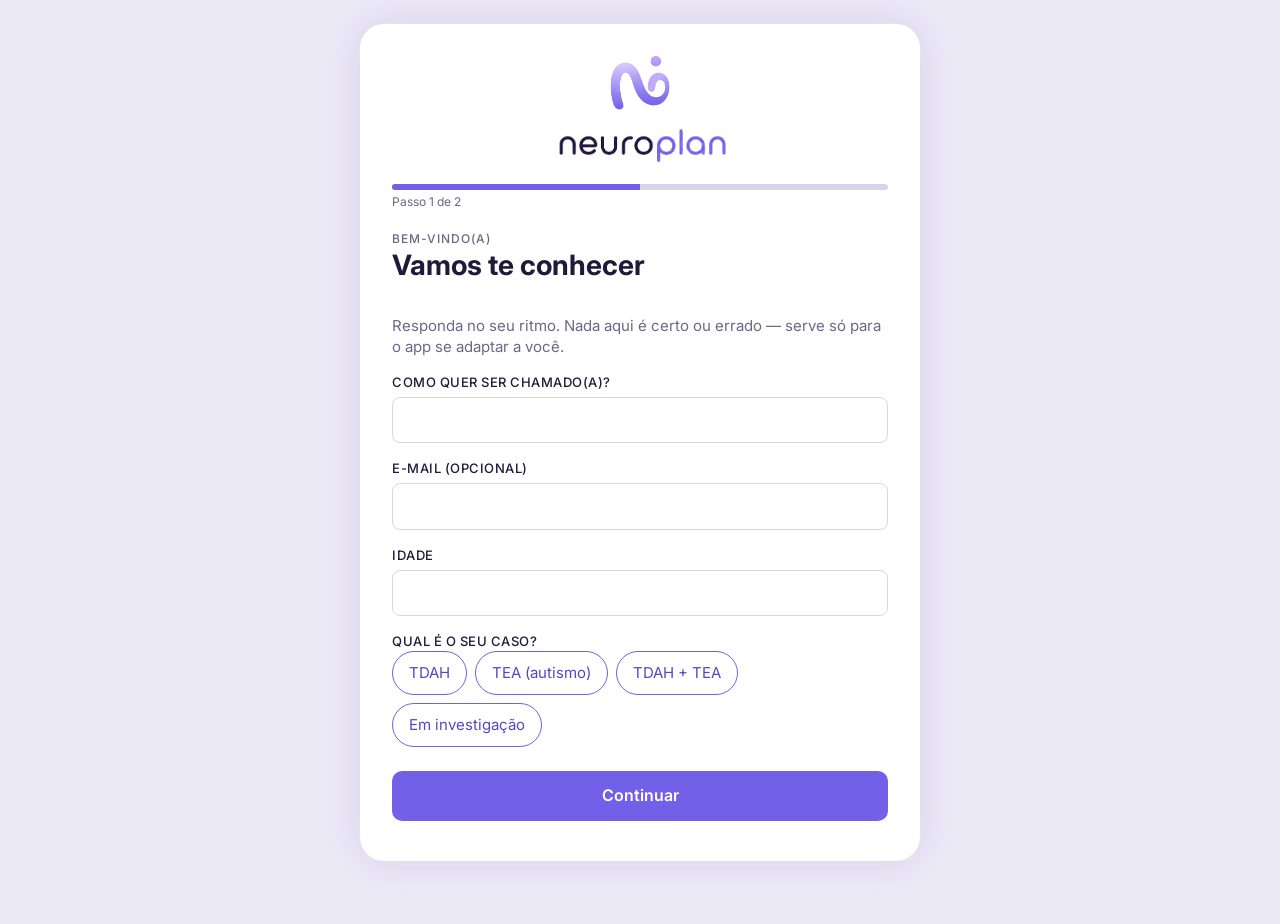
==== index.html @ 68868545 "versão oficial ajustada." ====
<!DOCTYPE html>
<html lang="pt-BR">
<head>
  <meta charset="UTF-8">
  <meta name="viewport" content="width=device-width, initial-scale=1, viewport-fit=cover">
  <meta name="theme-color" content="#7B68EE">
  <meta name="description" content="NeuroPlan: planejador de rotina pensado para neurodivergentes.">
  <title>Hoje · NeuroPlan</title>
  <link rel="icon" type="image/png" href="img/icone-app.png">
  <link rel="apple-touch-icon" href="img/icone-app.png">
  <!-- aplica tema/modo calmo antes de desenhar a página (evita "piscar") -->
  <script>try{var c=JSON.parse(localStorage.getItem("neuroplan:config")||"{}"),k=JSON.parse(localStorage.getItem("neuroplan:cuidados")||"{}"),t=c.tema||"claro",r=document.documentElement;if(t==="auto")t=matchMedia("(prefers-color-scheme: dark)").matches?"escuro":"claro";r.dataset.tema=t;if(k["modo-calmo"])r.classList.add("modo-calmo")}catch(e){}</script>
  <link rel="stylesheet" href="style.css">
  <script src="script.js" defer></script>
</head>
<body class="pagina-hoje">

  <!-- Ícones (sprite SVG): <svg class="icone"><use href="#i-home"/></svg> -->
  <svg xmlns="http://www.w3.org/2000/svg" hidden>
    <symbol id="i-home" viewBox="0 0 24 24" fill="none" stroke="currentColor" stroke-width="1.8" stroke-linecap="round" stroke-linejoin="round"><path d="M3 10.5 12 3l9 7.5V20a1 1 0 0 1-1 1h-5v-6H9v6H4a1 1 0 0 1-1-1z"/></symbol>
    <symbol id="i-calendar" viewBox="0 0 24 24" fill="none" stroke="currentColor" stroke-width="1.8" stroke-linecap="round" stroke-linejoin="round"><rect x="3" y="4" width="18" height="18" rx="2"/><path d="M16 2v4M8 2v4M3 10h18"/></symbol>
    <symbol id="i-plus" viewBox="0 0 24 24" fill="none" stroke="currentColor" stroke-width="2" stroke-linecap="round" stroke-linejoin="round"><path d="M12 5v14M5 12h14"/></symbol>
    <symbol id="i-heart" viewBox="0 0 24 24" fill="none" stroke="currentColor" stroke-width="1.8" stroke-linecap="round" stroke-linejoin="round"><path d="M19 14c1.5-1.5 3-3.2 3-5.5A5.5 5.5 0 0 0 16.5 3c-1.7 0-3 .8-4.5 2.5C10.5 3.8 9.2 3 7.5 3A5.5 5.5 0 0 0 2 8.5c0 2.3 1.5 4 3 5.5l7 7z"/></symbol>
    <symbol id="i-user" viewBox="0 0 24 24" fill="none" stroke="currentColor" stroke-width="1.8" stroke-linecap="round" stroke-linejoin="round"><circle cx="12" cy="8" r="4"/><path d="M4 21a8 8 0 0 1 16 0"/></symbol>
    <symbol id="i-pencil" viewBox="0 0 24 24" fill="none" stroke="currentColor" stroke-width="1.8" stroke-linecap="round" stroke-linejoin="round"><path d="M17 3a2.8 2.8 0 0 1 4 4L7.5 20.5 2 22l1.5-5.5z"/></symbol>
    <symbol id="i-clock" viewBox="0 0 24 24" fill="none" stroke="currentColor" stroke-width="1.8" stroke-linecap="round" stroke-linejoin="round"><circle cx="12" cy="12" r="9"/><path d="M12 7v5l3 2"/></symbol>
    <symbol id="i-bell" viewBox="0 0 24 24" fill="none" stroke="currentColor" stroke-width="1.8" stroke-linecap="round" stroke-linejoin="round"><path d="M6 8a6 6 0 0 1 12 0c0 7 3 9 3 9H3s3-2 3-9M10.3 21a1.9 1.9 0 0 0 3.4 0"/></symbol>
    <symbol id="i-chevron-left" viewBox="0 0 24 24" fill="none" stroke="currentColor" stroke-width="2" stroke-linecap="round" stroke-linejoin="round"><path d="m15 18-6-6 6-6"/></symbol>
    <symbol id="i-chevron-right" viewBox="0 0 24 24" fill="none" stroke="currentColor" stroke-width="2" stroke-linecap="round" stroke-linejoin="round"><path d="m9 18 6-6-6-6"/></symbol>
    <symbol id="i-gear" viewBox="0 0 24 24" fill="none" stroke="currentColor" stroke-width="1.8" stroke-linecap="round" stroke-linejoin="round"><circle cx="12" cy="12" r="3"/><path d="M19.4 15a1.7 1.7 0 0 0 .3 1.8l.1.1a2 2 0 1 1-2.8 2.8l-.1-.1a1.7 1.7 0 0 0-1.8-.3 1.7 1.7 0 0 0-1 1.5V21a2 2 0 1 1-4 0v-.1a1.7 1.7 0 0 0-1.1-1.5 1.7 1.7 0 0 0-1.8.3l-.1.1a2 2 0 1 1-2.8-2.8l.1-.1a1.7 1.7 0 0 0 .3-1.8 1.7 1.7 0 0 0-1.5-1H3a2 2 0 1 1 0-4h.1a1.7 1.7 0 0 0 1.5-1.1 1.7 1.7 0 0 0-.3-1.8l-.1-.1a2 2 0 1 1 2.8-2.8l.1.1a1.7 1.7 0 0 0 1.8.3H9a1.7 1.7 0 0 0 1-1.5V3a2 2 0 1 1 4 0v.1a1.7 1.7 0 0 0 1 1.5 1.7 1.7 0 0 0 1.8-.3l.1-.1a2 2 0 1 1 2.8 2.8l-.1.1a1.7 1.7 0 0 0-.3 1.8V9a1.7 1.7 0 0 0 1.5 1H21a2 2 0 1 1 0 4h-.1a1.7 1.7 0 0 0-1.5 1z"/></symbol>
  </svg>

  <div class="app">

    <!-- Cabeçalho (igual em todas as páginas) -->
    <header class="topo">
      <a href="index.html" class="topo__logo" aria-label="NeuroPlan - ir para Hoje">
        <img class="logo logo--claro" src="img/logo-horizontal.png" width="930" height="201" alt="NeuroPlan"><img class="logo logo--escuro" src="img/logo-horizontal-escuro.png" width="930" height="199" alt="">
      </a>
      <div class="topo__acoes">
        <a href="configuracoes.html" class="topo__config" aria-label="Configurações"><svg class="icone" aria-hidden="true"><use href="#i-gear"/></svg></a>
        <a href="usuario.html" class="avatar avatar--pequeno" aria-label="Meu perfil">V</a>
      </div>
    </header>

    <main class="conteudo">
      <section class="tela" id="tela-hoje" aria-labelledby="hoje-titulo">
        <div class="titulo-tela">
          <p class="titulo-tela__rotulo">Hoje</p>
          <h1 class="titulo-tela__titulo titulo-tela__titulo--esquerda" id="hoje-titulo">Segunda-feira, 1 de Janeiro</h1>
          <p class="titulo-tela__apoio">Você tem 4 tarefas planejadas. Comece pela mais leve.</p>
        </div>

        <!-- Dica do melhor período de foco (preenchida pelo script a partir do questionário) -->
        <p class="proxima" id="dica-periodo" hidden></p>

        <!-- Aviso da próxima tarefa (Cuidados > Previsibilidade) -->
        <p class="proxima" id="proxima" hidden></p>

        <div class="bloco">
          <div class="bloco__cabecalho">
            <h2 class="bloco__titulo">Tarefas do dia</h2>
            <a href="rotina.html" class="link-pequeno">ver todas</a>
          </div>
          <ul class="lista-tarefas" id="lista-hoje"></ul>
          <p class="vazio" id="vazio-hoje" hidden>Nenhuma tarefa para hoje. Toque no + para planejar o dia.</p>
        </div>

        <!-- Cuidados > Recuperação -->
        <div class="bloco" id="bloco-recuperacao" hidden>
          <div class="bloco__cabecalho"><h2 class="bloco__titulo">Para recuperar</h2></div>
          <ul class="lista-tarefas" id="lista-recuperacao"></ul>
        </div>

        <div class="bloco">
          <div class="bloco__cabecalho">
            <h2 class="bloco__titulo">Semana</h2>
            <a href="rotina.html" class="link-pequeno">ver tudo</a>
          </div>
          <ul class="semana" id="semana" aria-label="Próximos 7 dias"></ul>
        </div>
      </section>
    </main>

    <!-- Menu inferior (igual em todas as páginas) -->
    <nav class="menu" aria-label="Navegação principal">
      <a href="index.html" class="menu__item is-ativo" aria-current="page">
        <svg class="icone" aria-hidden="true"><use href="#i-home"/></svg>
        <span>Hoje</span>
      </a>
      <a href="rotina.html" class="menu__item">
        <svg class="icone" aria-hidden="true"><use href="#i-calendar"/></svg>
        <span>Rotina</span>
      </a>
      <a href="nova-tarefa.html" class="menu__adicionar" aria-label="Adicionar nova tarefa">
        <svg class="icone" aria-hidden="true"><use href="#i-plus"/></svg>
      </a>
      <a href="cuidados.html" class="menu__item">
        <svg class="icone" aria-hidden="true"><use href="#i-heart"/></svg>
        <span>Cuidados</span>
      </a>
      <a href="usuario.html" class="menu__item">
        <svg class="icone" aria-hidden="true"><use href="#i-user"/></svg>
        <span>Usuário</span>
      </a>
    </nav>

  </div>
</body>
</html>
---- style.css ----
/* =========================================================
   NEUROPLAN · style.css
   Mobile-first (base = celular). Depois: tablet/desktop, Modo Calmo,
   login e configurações (seções 14 a 17).
   ========================================================= */
@import url("https://fonts.googleapis.com/css2?family=Inter:wght@300;400;500;600;700&display=swap");

/* 1. Variáveis */
:root{
  --roxo:#7360E8;--roxo-escuro:#5844C9;--roxo-claro:#D6CCFA;--lilas:#EAE2F8;--lilas-medio:#C4B8F6;
  --laranja:#FAE5D6;--azul:#D3E8F7;--verde:#DDF2E8;--rosa:#FBE0EA;--verde-forte:#3FA777;
  --tinta:#1E1B3A;--tinta-suave:#6B6785;--linha:#D9D5E8;--branco:#FFFFFF;--fundo-pagina:#ECE9F7;
  --superficie:#FFFFFF;--campo-hora:#E7E5EE;--marcado:#EFEDF5;--fora:#B3AFC4;--placeholder:#9A96AE;--borda-check:#4A4666;
  --largura-app:430px;--menu-lateral:240px;--altura-menu:68px;--raio-g:16px;--raio-m:12px;--raio-p:8px;--margem:20px;
  --fonte:"Inter",system-ui,-apple-system,"Segoe UI",Roboto,"Helvetica Neue",Arial,sans-serif;
}
.modo-calmo *,.modo-calmo *::before,.modo-calmo *::after{animation:none!important;transition:none!important;scroll-behavior:auto!important}

/* 2. Base */
*,*::before,*::after{box-sizing:border-box}
html{-webkit-text-size-adjust:100%;text-size-adjust:100%;overflow-x:hidden}
body{margin:0;min-height:100dvh;background:var(--fundo-pagina);color:var(--tinta);font-family:var(--fonte);font-size:1rem;line-height:1.4;-webkit-tap-highlight-color:transparent}
h1,h2,h3,p,ul,fieldset{margin:0;padding:0}
ul{list-style:none}
a{color:inherit;text-decoration:none}
button,input,select,textarea{font:inherit;color:inherit}
button{cursor:pointer}
img{display:block;max-width:100%;height:auto}
[hidden]{display:none!important}
:focus-visible{outline:3px solid var(--roxo-escuro);outline-offset:2px}
.visualmente-oculto{position:absolute;width:1px;height:1px;margin:-1px;padding:0;overflow:hidden;clip:rect(0 0 0 0);white-space:nowrap;border:0}
.icone{width:22px;height:22px;flex:none}
.icone--mini{width:14px;height:14px}
.icone--roxo{color:var(--roxo-escuro)}

/* 3. Estrutura */
.app{position:relative;width:100%;max-width:var(--largura-app);min-height:100dvh;margin:0 auto;background:var(--superficie)}
.conteudo{padding:4px var(--margem) calc(var(--altura-menu) + 32px + env(safe-area-inset-bottom,0px))}
.topo{display:flex;align-items:center;justify-content:space-between;padding:calc(14px + env(safe-area-inset-top,0px)) var(--margem) 10px}
.topo__logo img{height:30px;width:auto}
.logo--escuro{display:none}
.avatar{display:grid;place-items:center;background:var(--lilas);color:var(--roxo-escuro);font-weight:600}
.avatar--pequeno{width:34px;height:34px;border-radius:50%;font-size:.875rem}
.avatar--grande{width:72px;height:72px;border-radius:var(--raio-g);font-size:2rem}

/* 4. Menu inferior */
.menu{position:fixed;bottom:0;left:50%;transform:translateX(-50%);z-index:10;width:100%;max-width:var(--largura-app);display:grid;grid-template-columns:1fr 1fr 72px 1fr 1fr;align-items:center;height:calc(var(--altura-menu) + env(safe-area-inset-bottom,0px));padding:0 6px env(safe-area-inset-bottom,0px);background:var(--superficie);border-top:1px solid var(--linha)}
.menu__item{display:flex;flex-direction:column;align-items:center;justify-content:center;gap:2px;min-height:48px;font-size:.6875rem;color:var(--tinta)}
.menu__item.is-ativo{color:var(--roxo-escuro);font-weight:600}
.menu__adicionar{display:grid;place-items:center;justify-self:center;align-self:start;width:52px;height:52px;margin-top:-22px;border-radius:16px;background:var(--roxo);color:var(--branco);box-shadow:0 6px 14px rgba(115,96,232,.35)}
.menu__adicionar .icone{width:26px;height:26px}
.menu__adicionar.is-ativo{background:var(--roxo-escuro)}

/* 5. Títulos e blocos */
.titulo-tela{margin:8px 0 16px}
.titulo-tela--centro{text-align:center}
.titulo-tela__rotulo{font-size:.625rem;font-weight:500;letter-spacing:.08em;text-transform:uppercase;color:var(--tinta-suave)}
.titulo-tela__titulo{font-size:1.25rem;font-weight:700;line-height:1.25}
.titulo-tela__apoio{margin-top:2px;font-size:.75rem;color:var(--tinta-suave)}
.bloco{margin-top:20px}
.bloco__cabecalho{display:flex;align-items:baseline;justify-content:space-between;margin-bottom:10px}
.bloco__titulo{font-size:.8125rem;font-weight:500}
.link-pequeno{display:inline-flex;align-items:center;min-height:32px;font-size:.6875rem;color:var(--roxo-escuro);text-decoration:underline}

/* 6. Hoje */
.lista-tarefas{display:flex;flex-direction:column;gap:10px}
.tarefa{display:flex;align-items:center;gap:8px;padding:4px 6px 4px 12px;border-radius:var(--raio-m);background:var(--lilas)}
.tarefa--aula{background:var(--laranja)}.tarefa--afazeres{background:var(--lilas)}.tarefa--saude{background:var(--azul)}.tarefa--lazer{background:var(--rosa)}
.tarefa--importante{box-shadow:inset 0 0 0 2px var(--roxo-escuro)}
.tarefa__principal{flex:1;display:flex;align-items:center;gap:10px;min-height:48px;cursor:pointer}
.tarefa__texto{display:flex;flex-direction:column;gap:1px}
.tarefa__titulo{font-size:1rem;font-weight:500;line-height:1.2}
.tarefa__meta{display:flex;flex-wrap:wrap;align-items:center;gap:2px 4px;font-size:.6875rem;color:var(--tinta-suave)}
.tarefa__check{appearance:none;-webkit-appearance:none;flex:none;width:20px;height:20px;margin:0;border:1.5px solid var(--borda-check);border-radius:5px;background:transparent center/14px no-repeat;cursor:pointer}
.tarefa__check:checked{border-color:var(--tinta);background-image:url("data:image/svg+xml,%3Csvg xmlns='http://www.w3.org/2000/svg' viewBox='0 0 24 24' fill='none' stroke='%231E1B3A' stroke-width='3.2' stroke-linecap='round' stroke-linejoin='round'%3E%3Cpath d='m5 12.5 4.5 4.5L19 7'/%3E%3C/svg%3E")}
.tarefa__editar{display:grid;place-items:center;flex:none;width:44px;height:44px;border:0;border-radius:50%;background:transparent;color:var(--tinta-suave)}
.tarefa__editar .icone{width:16px;height:16px}
.semana{display:flex;gap:12px;margin:0 calc(var(--margem) * -1);padding:0 var(--margem) 4px;overflow-x:auto;scroll-snap-type:x mandatory;scroll-padding-inline:var(--margem);scrollbar-width:none}
.semana::-webkit-scrollbar{display:none}
.semana__item{flex:0 0 calc(50% - 6px);scroll-snap-align:start}
.semana__dia{display:block;height:100%;min-height:92px;padding:12px 14px;border-radius:var(--raio-m);background:var(--roxo-claro)}
.semana__dia.is-hoje{box-shadow:inset 0 0 0 2px var(--roxo-escuro)}
.semana__nome{font-size:.9375rem;font-weight:700}
.semana__qtd{font-size:.625rem;color:var(--tinta-suave)}
.semana__bolinhas{display:flex;flex-wrap:wrap;gap:6px;margin-top:10px}
.bolinha{width:12px;height:12px;border:1.5px solid var(--verde-forte);border-radius:50%}
.bolinha.is-feita{background:var(--verde-forte)}
.proxima{margin-bottom:4px;padding:10px 12px;border-left:3px solid var(--roxo);border-radius:0 var(--raio-p) var(--raio-p) 0;background:var(--lilas);font-size:.8125rem}
.vazio{padding:18px 14px;border:1px dashed var(--linha);border-radius:var(--raio-m);text-align:center;font-size:.875rem;color:var(--tinta-suave)}

/* 7. Nova tarefa */
.formulario{display:flex;flex-direction:column;gap:16px}
.campo{display:flex;flex-direction:column;gap:6px;min-width:0;border:0}
.campo__rotulo{padding:0;font-size:.6875rem;font-weight:500;letter-spacing:.04em;text-transform:uppercase;color:var(--tinta)}
.campo__input{width:100%;padding:11px 12px;border:1px solid var(--linha);border-radius:var(--raio-p);background:var(--superficie);font-size:1rem}
.campo__input::placeholder{color:var(--placeholder)}
.campo__input--area{min-height:140px;resize:vertical}
.campo__input[aria-invalid="true"]{border-color:#C0392B}
.campo__erro{font-size:.75rem;color:#B3261E}
.chips{display:flex;flex-wrap:wrap;gap:8px}
.chip{position:relative}
.chip input{position:absolute;inset:0;opacity:0;margin:0;cursor:pointer}
.chip span{display:inline-flex;align-items:center;min-height:38px;padding:0 16px;border:1px solid var(--roxo);border-radius:999px;font-size:.8125rem;color:var(--roxo-escuro)}
.chip input:checked + span{background:var(--roxo);color:var(--branco);font-weight:500}
.chip input:focus-visible + span{outline:3px solid var(--roxo-escuro);outline-offset:2px}
.horario{min-width:0;padding:12px;border:1px solid var(--linha);border-radius:var(--raio-m)}
.horario__cabecalho{display:flex;align-items:center;justify-content:space-between}
.horario__titulo{display:flex;align-items:center;gap:6px;padding:0;font-size:.75rem;font-weight:500;letter-spacing:.04em;text-transform:uppercase}
.horario__data{position:relative;display:flex;align-items:center;gap:6px;min-height:40px;margin:-8px -4px -8px 0;padding:0 4px 0 8px;border-radius:var(--raio-p);font-size:.8125rem;font-weight:500;color:var(--roxo-escuro);cursor:pointer}
.horario__data-input{position:absolute;inset:0;width:100%;height:100%;opacity:0;cursor:pointer}
.horario__data:has(input:focus-visible){outline:3px solid var(--roxo-escuro);outline-offset:2px}
.horario__linha{display:flex;align-items:center;gap:10px;margin-top:8px}
.horario__hora{flex:1;min-width:0;padding:9px 10px;border:0;border-radius:var(--raio-p);background:var(--campo-hora);font-size:1rem}
.horario__as{font-size:.875rem;color:var(--tinta-suave)}
.horario__aviso{display:flex;align-items:center;gap:6px;min-height:40px;margin-top:6px;font-size:.75rem;font-weight:600;cursor:pointer}
.horario__aviso:has(input:not(:checked)){opacity:.55;text-decoration:line-through}
.horario__aviso:has(input:focus-visible){outline:3px solid var(--roxo-escuro);outline-offset:2px;border-radius:var(--raio-p)}
.opcoes{display:flex;flex-direction:column;gap:2px;min-width:0;border:0}
.opcao{display:flex;align-items:center;gap:10px;min-height:42px;font-size:.875rem;cursor:pointer}
.opcao input{appearance:none;-webkit-appearance:none;flex:none;width:22px;height:22px;margin:0;border:1.5px solid var(--roxo);border-radius:6px;background:transparent center/15px no-repeat;cursor:pointer}
.opcao input:checked{background-color:var(--roxo);background-image:url("data:image/svg+xml,%3Csvg xmlns='http://www.w3.org/2000/svg' viewBox='0 0 24 24' fill='none' stroke='%23FFFFFF' stroke-width='3.2' stroke-linecap='round' stroke-linejoin='round'%3E%3Cpath d='m5 12.5 4.5 4.5L19 7'/%3E%3C/svg%3E")}
.botao{display:flex;align-items:center;justify-content:center;width:100%;min-height:50px;border:0;border-radius:10px;font-size:1rem;font-weight:600}
.botao--principal{background:var(--roxo);color:var(--branco)}
.botao--principal:hover{background:var(--roxo-escuro)}
.botao--principal:active{transform:scale(.99)}
.botao--perigo{margin-top:-4px;border:1px solid #B3261E;background:transparent;color:#B3261E}

/* 8. Rotina */
.resumo-semana{display:grid;grid-template-columns:1fr 1fr;gap:10px}
.resumo-semana__dia{display:block;width:100%;height:100%;padding:10px 12px;border:1px solid var(--linha);border-radius:var(--raio-m);background:var(--superficie);text-align:left}
.resumo-semana__dia.is-selecionado{border-color:var(--roxo);box-shadow:inset 0 0 0 1px var(--roxo)}
.resumo-semana__nome{display:block;margin-bottom:4px;font-size:.875rem;font-weight:700}
.resumo-semana__item{display:block;font-size:.75rem}
.resumo-semana__item::before{content:"•";margin-right:3px;color:var(--roxo);font-weight:700}
.resumo-semana__vazio{grid-column:1/-1;padding:12px;border:1px dashed var(--linha);border-radius:var(--raio-m);text-align:center;font-size:.75rem;color:var(--tinta-suave)}
.calendario{margin-top:16px;padding:12px;border:1px solid var(--linha);border-radius:var(--raio-g)}
.calendario__controles{display:flex;align-items:center;justify-content:space-between;gap:8px;margin-bottom:10px}
.calendario__seta{display:grid;place-items:center;width:40px;height:40px;border:0;background:transparent}
.calendario__seta .icone{width:18px;height:18px}
.calendario__select{min-height:38px;padding:0 10px;border:1px solid var(--linha);border-radius:6px;background:var(--superficie);font-size:.8125rem}
.calendario__grade{display:grid;grid-template-columns:repeat(7,1fr);gap:4px}
.calendario__semana{padding:4px 0;text-align:center;font-size:.6875rem;color:var(--tinta-suave)}
.calendario__dia{display:grid;place-items:center;width:100%;min-height:38px;padding:0;border:0;border-radius:var(--raio-p);background:transparent;font-size:.8125rem}
.calendario__dia.is-marcado{background:var(--marcado)}
.calendario__dia.is-hoje{box-shadow:inset 0 0 0 1.5px var(--roxo)}
.calendario__dia.is-selecionado{background:var(--roxo);color:var(--branco);font-weight:600}
.calendario__dia.is-fora{color:var(--fora)}
.dia-detalhe{margin-top:18px}
.dia-detalhe__titulo{margin-bottom:8px;font-size:.8125rem;font-weight:500}
.dia-detalhe__cartao{padding:14px;border-radius:var(--raio-m);background:var(--verde)}
.dia-detalhe__qtd{font-size:1.125rem;font-weight:500}
.dia-detalhe__lista{font-size:.6875rem;color:var(--tinta-suave)}
.dia-detalhe .lista-tarefas{margin-top:12px}

/* 9. Cuidados */
.cuidados{display:flex;flex-direction:column;gap:10px}
.cuidado{display:flex;align-items:center;justify-content:space-between;gap:14px;min-height:64px;padding:10px 14px;border-radius:14px;background:var(--lilas-medio);cursor:pointer}
.cuidado__texto{display:flex;flex-direction:column;gap:1px}
.cuidado__titulo{font-size:.9375rem;font-weight:700}
.cuidado__descricao{font-size:.75rem;line-height:1.3}
.interruptor{appearance:none;-webkit-appearance:none;position:relative;flex:none;width:44px;height:24px;margin:0;border-radius:999px;background:#2E2A4F;cursor:pointer;transition:background .15s}
.interruptor::before{content:"";position:absolute;top:4px;left:4px;width:16px;height:16px;border-radius:50%;background:#8B86B0;transition:transform .15s,background .15s}
.interruptor:checked{background:var(--roxo)}
.interruptor:checked::before{transform:translateX(20px);background:#2E2A4F}
.cuidados__aviso{margin-top:22px;text-align:center;font-size:.6875rem;color:var(--tinta-suave)}

/* 10. Usuário */
.perfil{display:flex;flex-direction:column;align-items:center;margin-top:8px}
.perfil__nome{margin-top:6px;font-size:1.5rem;font-weight:700}
.perfil__editar{display:inline-flex;align-items:center;gap:4px;min-height:40px;padding:0 8px;border:0;background:transparent;font-size:.75rem;color:var(--tinta-suave);text-decoration:underline}
.perfil__form{display:flex;flex-direction:column;gap:10px;margin-top:8px}
.campo-perfil{padding:8px 12px 10px;border:1px solid var(--linha);border-radius:var(--raio-m)}
.campo-perfil:focus-within,.perfil__form.is-editando .campo-perfil{border-color:var(--roxo)}
.campo-perfil__rotulo{display:block;font-size:.6875rem;color:var(--tinta-suave)}
.campo-perfil__input{display:block;width:100%;padding:0;border:0;background:transparent;font-size:1rem;font-weight:500}
.campo-perfil__input:focus-visible{outline:none}
.campo-perfil__input--area{resize:none;min-height:2.8em}
.estatisticas{display:grid;grid-template-columns:repeat(3,1fr);gap:10px;margin-top:16px}
.estatistica{display:flex;flex-direction:column;align-items:center;justify-content:center;gap:2px;min-height:72px;padding:8px 4px;border-radius:var(--raio-m);background:var(--verde);text-align:center}
.estatistica__numero{font-size:1.375rem;font-weight:500;line-height:1}
.estatistica__rotulo{font-size:.625rem;color:var(--tinta-suave)}

/* 11. Aviso rápido */
.aviso{position:fixed;left:50%;bottom:calc(var(--altura-menu) + 26px + env(safe-area-inset-bottom,0px));z-index:20;max-width:calc(100% - 40px);padding:12px 18px;border-radius:999px;background:var(--tinta);color:var(--branco);font-size:.875rem;transform:translate(-50%,12px);opacity:0;transition:opacity .2s,transform .2s;pointer-events:none}
.aviso.is-visivel{opacity:1;transform:translate(-50%,0)}

/* 12. Telas maiores: sombra do app */
@media (min-width:480px){.app{box-shadow:0 0 40px rgba(60,40,140,.12)}}
@media (prefers-reduced-motion:reduce){*,*::before,*::after{animation:none!important;transition:none!important}}

/* ===== 13 em diante: responsividade, temas, Modo Calmo, login, configurações e desktop ===== */
/* =========================================================
   Responsividade (celular/tablet), engrenagem do cabeçalho, temas,
   Modo Calmo, login, configurações e layout de computador (no fim).
   ========================================================= */

/* ---------- Evita rolagem lateral e textos estourando ---------- */
html { overflow-x: hidden; }
.tarefa__titulo, .resumo-semana__item, .perfil__nome { overflow-wrap: anywhere; }
.topo__acoes { display: flex; align-items: center; gap: 8px; }
.topo__config {
  display: grid; place-items: center; width: 40px; height: 40px;
  border-radius: 50%; color: var(--tinta-suave);
}
.topo__config:hover { background: var(--lilas); }
.topo__config .icone { width: 22px; height: 22px; }

/* ---------- Celulares pequenos (até 359px) ---------- */
@media (max-width: 359px) {
  :root { --margem: 14px; }
  .menu { grid-template-columns: 1fr 1fr 64px 1fr 1fr; padding-inline: 2px; }
  .menu__item { font-size: 0.625rem; }
  .semana__item { flex-basis: 72%; }
  .resumo-semana { grid-template-columns: 1fr; }
  .estatistica__numero { font-size: 1.125rem; }
  .estatistica__rotulo { font-size: 0.5625rem; }
  .chip span { padding: 0 12px; }
}

/* ---------- Celular deitado (pouca altura) ---------- */
@media (max-height: 480px) and (orientation: landscape) {
  :root { --altura-menu: 56px; }
  .menu__adicionar { margin-top: -14px; }
}

/* ---------- Tablet (768px+) ---------- */
@media (min-width: 768px) {
  :root { --largura-app: 720px; --margem: 32px; --altura-menu: 74px; }
  body { font-size: 1.0625rem; }
  .topo__logo img { height: 36px; }
  .avatar--pequeno { width: 40px; height: 40px; }
  .titulo-tela__titulo { font-size: 1.75rem; }
  .titulo-tela__rotulo { font-size: 0.75rem; }
  .titulo-tela__apoio, .proxima { font-size: 0.9375rem; }
  .bloco__titulo { font-size: 1rem; }
  .link-pequeno { font-size: 0.875rem; }
  .menu__item { font-size: 0.8125rem; }
  .menu__adicionar { width: 60px; height: 60px; }

  /* tarefas em 2 colunas */
  .lista-tarefas { display: grid; grid-template-columns: repeat(2, 1fr); gap: 12px; }
  .tarefa__meta { font-size: 0.8125rem; }
  .semana__item { flex-basis: calc(25% - 9px); }
  .semana__nome { font-size: 1.0625rem; }
  .semana__qtd { font-size: 0.75rem; }

  .resumo-semana { grid-template-columns: repeat(4, 1fr); }
  .resumo-semana__item { font-size: 0.8125rem; }
  .calendario { padding: 20px; }
  .calendario__dia { min-height: 48px; font-size: 1rem; }
  .calendario__select { font-size: 1rem; }
  .dia-detalhe__titulo { font-size: 1rem; }
  .dia-detalhe__qtd { font-size: 1.375rem; }
  .dia-detalhe__lista { font-size: 0.875rem; }

  .formulario, .perfil__form, .login__form { gap: 20px; }
  .campo__rotulo, .campo-perfil__rotulo { font-size: 0.8125rem; }
  .chip span { min-height: 44px; font-size: 0.9375rem; }
  .cuidados { display: grid; grid-template-columns: 1fr 1fr; gap: 12px; }
  .cuidado__titulo { font-size: 1.0625rem; }
  .cuidado__descricao { font-size: 0.875rem; }
  .perfil__form { display: grid; grid-template-columns: 1fr 1fr; }
  .perfil__form .campo-perfil:last-child { grid-column: 1 / -1; }
  .estatistica { min-height: 96px; }
  .estatistica__numero { font-size: 1.75rem; }
  .estatistica__rotulo { font-size: 0.8125rem; }
}

/* ---------- Telas grandes (1024px+) ---------- */
@media (min-width: 1024px) {
  :root { --largura-app: 880px; }
  .semana__item { flex-basis: calc(100% / 6 - 10px); }
  .lista-tarefas { grid-template-columns: repeat(2, 1fr); }
}

/* =========================================================
   TEMA ESCURO  ->  <html data-tema="escuro">   (Configurações > Tema)
   É só uma troca de cores. Não tem relação com o Modo Calmo.
   ========================================================= */
html[data-tema="escuro"]{
  color-scheme:dark;
  --roxo:#7B68EE;--roxo-escuro:#B9ACFF;--roxo-claro:#3A3174;
  --lilas:#2E2A5A;--lilas-medio:#3B3377;--laranja:#4D3426;--azul:#1F3D57;--verde:#1D4034;--rosa:#4D2A3E;
  --verde-forte:#4ADE9A;--tinta:#ECE9FF;--tinta-suave:#B5B0D6;--linha:#3B3768;--fundo-pagina:#0D0B1E;
  --superficie:#15122B;--campo-hora:#2A2552;--marcado:#2A2552;--fora:#5E5A85;--placeholder:#8782AB;--borda-check:#B5B0D6;
}
html[data-tema="escuro"] .campo__input,
html[data-tema="escuro"] .calendario__select,
html[data-tema="escuro"] .resumo-semana__dia{background:#1C1838;color:var(--tinta)}
html[data-tema="escuro"] .campo-perfil__input{background:transparent;color:var(--tinta)}
html[data-tema="escuro"] .horario__hora{color:var(--tinta)}
html[data-tema="escuro"] .menu__adicionar{box-shadow:0 6px 14px rgba(0,0,0,.45)}
html[data-tema="escuro"] .menu__adicionar.is-ativo{background:#6552D6}
html[data-tema="escuro"] .tarefa__check:checked{border-color:var(--verde-forte);background-image:url("data:image/svg+xml,%3Csvg xmlns='http://www.w3.org/2000/svg' viewBox='0 0 24 24' fill='none' stroke='%234ADE9A' stroke-width='3.2' stroke-linecap='round' stroke-linejoin='round'%3E%3Cpath d='m5 12.5 4.5 4.5L19 7'/%3E%3C/svg%3E")}
html[data-tema="escuro"] .interruptor{background:#4A4585}
html[data-tema="escuro"] .interruptor::before{background:#B5B0D6}
html[data-tema="escuro"] .interruptor:checked{background:var(--roxo)}
html[data-tema="escuro"] .interruptor:checked::before{background:#fff}
html[data-tema="escuro"] .aviso{background:#ECE9FF;color:#15122B}
html[data-tema="escuro"] .campo__erro{color:#FF9C94}
html[data-tema="escuro"] .campo__input[aria-invalid="true"]{border-color:#FF9C94}
html[data-tema="escuro"] .botao--perigo,
html[data-tema="escuro"] .config-btn--perigo{border-color:#FF9C94;color:#FF9C94}
html[data-tema="escuro"] .logo--claro{display:none}
html[data-tema="escuro"] .logo--escuro{display:block}

/* =========================================================
   MODO CALMO  ->  <html class="modo-calmo">   (Cuidados / Configurações)
   Menos estímulos visuais, mantendo o tema escolhido (claro ou escuro):
   cores suaves e dessaturadas, sem sombras, sem animações,
   logo e símbolo em tom apagado. O contraste do texto continua alto.
   ========================================================= */
html.modo-calmo{
  --roxo:#5F5E92;--roxo-escuro:#4A4A78;--roxo-claro:#E2E1EC;
  --lilas:#EEEDF3;--lilas-medio:#E4E3EC;--laranja:#F1ECE6;--azul:#E8EDF1;--verde:#E8EFEA;--rosa:#F1E9EC;
  --verde-forte:#6E9A84;--tinta:#2B2A33;--tinta-suave:#5F5E6B;--linha:#DAD9E0;--fundo-pagina:#F3F2F5;
  --marcado:#EEEDF3;--campo-hora:#E9E8EE;
}
.modo-calmo .app,.modo-calmo .menu__adicionar,.modo-calmo .aviso{box-shadow:none}
.modo-calmo .logo,.modo-calmo .login__simbolo{filter:saturate(.35) opacity(.9)}
.modo-calmo .tarefa--importante{box-shadow:inset 0 0 0 1.5px var(--roxo)}
.modo-calmo .interruptor:checked::before{background:#fff}
.modo-calmo .semana__dia.is-hoje,.modo-calmo .calendario__dia.is-hoje{box-shadow:inset 0 0 0 1px var(--roxo)}
.modo-calmo .titulo-tela__rotulo{letter-spacing:.04em}

/* Modo Calmo + tema escuro: versão apagada do escuro */
html[data-tema="escuro"].modo-calmo{
  --roxo:#8A87B8;--roxo-escuro:#BDBBDD;--roxo-claro:#2F2D47;
  --lilas:#26243A;--lilas-medio:#2F2D47;--laranja:#332E2B;--azul:#252E36;--verde:#243029;--rosa:#322A2F;
  --verde-forte:#7FB79A;--tinta:#E6E5EC;--tinta-suave:#A9A8B8;--linha:#34324A;--fundo-pagina:#121119;
  --superficie:#191824;--campo-hora:#242335;--marcado:#242335;--fora:#5C5B70;--placeholder:#8584A0;--borda-check:#A9A8B8;
}
html[data-tema="escuro"].modo-calmo .campo__input,
html[data-tema="escuro"].modo-calmo .calendario__select,
html[data-tema="escuro"].modo-calmo .resumo-semana__dia{background:#1F1E2D}
html[data-tema="escuro"].modo-calmo .menu__adicionar.is-ativo{background:#77749F}
html[data-tema="escuro"].modo-calmo .interruptor{background:#3E3C58}
html[data-tema="escuro"].modo-calmo .tarefa__check:checked{border-color:var(--verde-forte);background-image:url("data:image/svg+xml,%3Csvg xmlns='http://www.w3.org/2000/svg' viewBox='0 0 24 24' fill='none' stroke='%237FB79A' stroke-width='3.2' stroke-linecap='round' stroke-linejoin='round'%3E%3Cpath d='m5 12.5 4.5 4.5L19 7'/%3E%3C/svg%3E")}

/* "Reduzir animações" (Configurações) */
body.sem-animacao *, body.sem-animacao *::before, body.sem-animacao *::after {
  animation: none !important; transition: none !important; scroll-behavior: auto !important;
}

/* =========================================================
   LOGIN / QUESTIONÁRIO
   ========================================================= */
.pagina-login .conteudo { padding-bottom: calc(40px + env(safe-area-inset-bottom, 0px)); }
.login__marca { display: flex; flex-direction: column; align-items: center; gap: 10px; padding: calc(24px + env(safe-area-inset-top, 0px)) 0 8px; }
.login__marca .logo { height: 38px; width: auto; }
.login__marca .login__simbolo { height: 64px; width: auto; }
.login__progresso { height: 6px; margin: 12px 0 4px; border-radius: 999px; background: var(--linha); overflow: hidden; }
.login__barra { display: block; height: 100%; width: 25%; background: var(--roxo); transition: width .3s; }
.login__passo-txt { font-size: .75rem; color: var(--tinta-suave); }
.login__form { display: flex; flex-direction: column; gap: 16px; margin-top: 12px; }
.login__passo { display: none; flex-direction: column; gap: 16px; border: 0; min-width: 0; }
.login__passo.is-atual { display: flex; }
.login__intro { font-size: .875rem; color: var(--tinta-suave); }
.campo__ajuda { font-size: .75rem; color: var(--tinta-suave); }
.login__acoes { display: flex; gap: 10px; margin-top: 8px; }
.login__acoes .botao { flex: 1; }
.botao--secundario { background: transparent; border: 1px solid var(--roxo); color: var(--roxo-escuro); }
.login__aviso-legal { font-size: .75rem; color: var(--tinta-suave); }
@media (min-width: 768px) {
  .pagina-login .app { max-width: 560px; margin-block: 24px; min-height: auto; border-radius: 24px; }
  .login__intro, .login__aviso-legal, .campo__ajuda { font-size: .9375rem; }
}

/* =========================================================
   CONFIGURAÇÕES
   ========================================================= */
.config-grupo { margin-top: 22px; }
.config-grupo__titulo { margin-bottom: 10px; font-size: .8125rem; font-weight: 600; color: var(--tinta-suave); text-transform: uppercase; letter-spacing: .06em; }
.config-lista { display: flex; flex-direction: column; gap: 10px; }
.config-resumo { padding: 14px; border-radius: var(--raio-m); background: var(--lilas); font-size: .875rem; }
.config-resumo strong { display: block; font-size: 1.0625rem; }
.config-btn { display: flex; align-items: center; justify-content: space-between; width: 100%; min-height: 52px; padding: 0 14px; border: 1px solid var(--linha); border-radius: var(--raio-m); background: transparent; text-align: left; font-size: .9375rem; font-weight: 500; }
.config-btn--perigo { border-color: #B3261E; color: #B3261E; }
@media (min-width: 768px) { .config-lista { display: grid; grid-template-columns: 1fr 1fr; } .config-lista--cheia { grid-template-columns: 1fr; } }

/* =========================================================
   COMPUTADOR (1024px+): menu vira barra lateral, telas em colunas
   ========================================================= */
@media (min-width: 1024px) {
  :root { --largura-app: 1240px; --margem: 40px; }
  body { font-size: 1.0625rem; }

  /* estrutura: cabeçalho em cima, menu à esquerda, conteúdo à direita */
  .app { display: grid; grid-template-columns: var(--menu-lateral) minmax(0, 1fr); grid-template-rows: auto 1fr; align-items: stretch; }
  .topo { grid-column: 1 / -1; grid-row: 1; padding: 18px var(--margem) 14px; border-bottom: 1px solid var(--linha); }
  .topo__logo img { height: 40px; }
  .conteudo { grid-column: 2; grid-row: 2; padding: 12px var(--margem) 56px; }
  .pagina-login .app { display: block; }
  .pagina-login .conteudo { padding: 4px 32px 40px; }

  /* menu inferior -> barra lateral */
  .menu { position: static; grid-column: 1; grid-row: 2; transform: none; left: auto; bottom: auto; z-index: auto;
    display: flex; flex-direction: column; align-items: stretch; justify-content: flex-start; gap: 6px;
    width: auto; max-width: none; height: auto; padding: 24px 16px; border-top: 0; border-right: 1px solid var(--linha); }
  .menu__item { flex-direction: row; justify-content: flex-start; gap: 12px; min-height: 48px; padding: 0 14px; border-radius: var(--raio-m); font-size: .9375rem; }
  .menu__item:hover { background: var(--lilas); }
  .menu__item.is-ativo { background: var(--lilas); }
  .menu__adicionar { order: -1; display: flex; align-items: center; justify-content: center; gap: 10px; width: 100%; height: 50px; margin: 0 0 14px; border-radius: var(--raio-m); }
  .menu__adicionar::after { content: "Nova tarefa"; font-size: .9375rem; font-weight: 600; }
  .menu__adicionar .icone { width: 22px; height: 22px; }
  .aviso { bottom: 32px; }

  /* Hoje: tarefas à esquerda, semana à direita */
  .pagina-hoje .tela { display: grid; grid-template-columns: minmax(0, 1.5fr) minmax(0, 1fr); column-gap: 40px; align-items: start; grid-auto-flow: row dense; }
  .pagina-hoje .titulo-tela, .pagina-hoje .proxima { grid-column: 1 / -1; }
  .pagina-hoje .tela > .bloco { grid-column: 1; }
  .pagina-hoje .tela > .bloco:last-child { grid-column: 2; }
  .pagina-hoje .lista-tarefas { grid-template-columns: 1fr; }
  .pagina-hoje .semana { flex-direction: column; margin: 0; padding: 0; overflow: visible; scroll-snap-type: none; }
  .pagina-hoje .semana__item { flex: none; }
  .pagina-hoje .semana__dia { min-height: 0; }

  /* Rotina: calendário à esquerda, dia escolhido à direita */
  .pagina-rotina .tela { display: grid; grid-template-columns: minmax(0, 1.15fr) minmax(0, 1fr); column-gap: 40px; align-items: start; }
  .pagina-rotina .titulo-tela, .pagina-rotina .resumo-semana { grid-column: 1 / -1; }
  .pagina-rotina .calendario { grid-column: 1; }
  .pagina-rotina .dia-detalhe { grid-column: 2; margin-top: 16px; }
  .pagina-rotina .lista-tarefas { grid-template-columns: 1fr; }

  /* Cuidados: 3 colunas */
  .cuidados { grid-template-columns: repeat(3, 1fr); }

  /* telas de formulário: largura confortável, centralizadas */
  .pagina-nova-tarefa .tela, .pagina-usuario .tela, .pagina-configuracoes .tela { max-width: 760px; margin-inline: auto; }
  .pagina-configuracoes .config-lista { grid-template-columns: 1fr 1fr; }
  .pagina-configuracoes .config-lista--cheia { grid-template-columns: 1fr; }
}

/* monitores bem largos: mais respiro nas laterais */
@media (min-width: 1440px) {
  body { background-image: none; }
  .app { box-shadow: 0 0 60px rgba(60, 40, 140, .14); }
  .modo-calmo .app { box-shadow: none; }
}
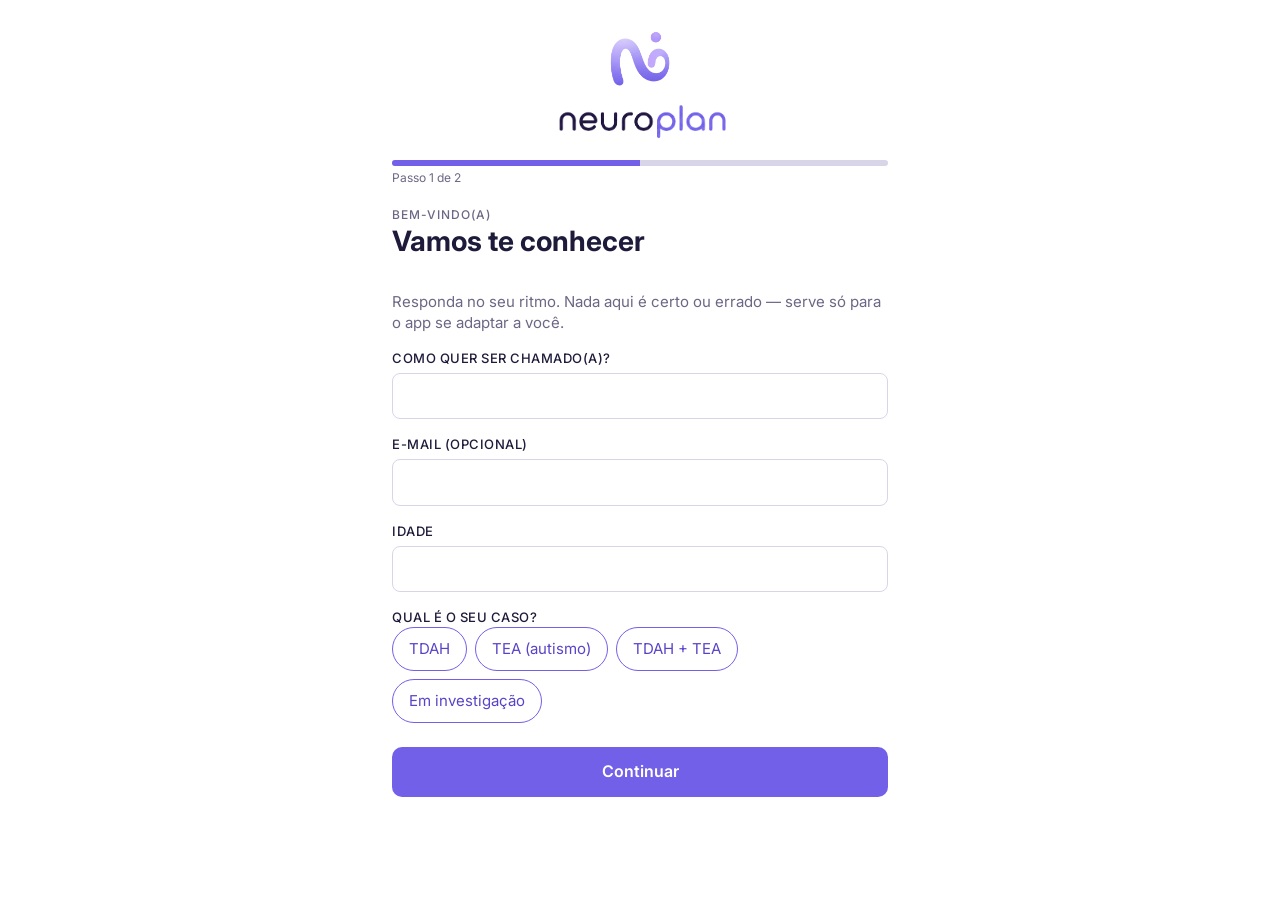
==== commit 1ae3d4cc: "Remoção da borda e ajuste nos codigos" ====
--- a/index.html
+++ b/index.html
@@ -8,14 +8,12 @@
   <title>Hoje · NeuroPlan</title>
   <link rel="icon" type="image/png" href="img/icone-app.png">
   <link rel="apple-touch-icon" href="img/icone-app.png">
-  <!-- aplica tema/modo calmo antes de desenhar a página (evita "piscar") -->
   <script>try{var c=JSON.parse(localStorage.getItem("neuroplan:config")||"{}"),k=JSON.parse(localStorage.getItem("neuroplan:cuidados")||"{}"),t=c.tema||"claro",r=document.documentElement;if(t==="auto")t=matchMedia("(prefers-color-scheme: dark)").matches?"escuro":"claro";r.dataset.tema=t;if(k["modo-calmo"])r.classList.add("modo-calmo")}catch(e){}</script>
   <link rel="stylesheet" href="style.css">
   <script src="script.js" defer></script>
 </head>
 <body class="pagina-hoje">
 
-  <!-- Ícones (sprite SVG): <svg class="icone"><use href="#i-home"/></svg> -->
   <svg xmlns="http://www.w3.org/2000/svg" hidden>
     <symbol id="i-home" viewBox="0 0 24 24" fill="none" stroke="currentColor" stroke-width="1.8" stroke-linecap="round" stroke-linejoin="round"><path d="M3 10.5 12 3l9 7.5V20a1 1 0 0 1-1 1h-5v-6H9v6H4a1 1 0 0 1-1-1z"/></symbol>
     <symbol id="i-calendar" viewBox="0 0 24 24" fill="none" stroke="currentColor" stroke-width="1.8" stroke-linecap="round" stroke-linejoin="round"><rect x="3" y="4" width="18" height="18" rx="2"/><path d="M16 2v4M8 2v4M3 10h18"/></symbol>
@@ -32,7 +30,6 @@
 
   <div class="app">
 
-    <!-- Cabeçalho (igual em todas as páginas) -->
     <header class="topo">
       <a href="index.html" class="topo__logo" aria-label="NeuroPlan - ir para Hoje">
         <img class="logo logo--claro" src="img/logo-horizontal.png" width="930" height="201" alt="NeuroPlan"><img class="logo logo--escuro" src="img/logo-horizontal-escuro.png" width="930" height="199" alt="">
@@ -51,10 +48,8 @@
           <p class="titulo-tela__apoio">Você tem 4 tarefas planejadas. Comece pela mais leve.</p>
         </div>
 
-        <!-- Dica do melhor período de foco (preenchida pelo script a partir do questionário) -->
         <p class="proxima" id="dica-periodo" hidden></p>
 
-        <!-- Aviso da próxima tarefa (Cuidados > Previsibilidade) -->
         <p class="proxima" id="proxima" hidden></p>
 
         <div class="bloco">
@@ -66,7 +61,6 @@
           <p class="vazio" id="vazio-hoje" hidden>Nenhuma tarefa para hoje. Toque no + para planejar o dia.</p>
         </div>
 
-        <!-- Cuidados > Recuperação -->
         <div class="bloco" id="bloco-recuperacao" hidden>
           <div class="bloco__cabecalho"><h2 class="bloco__titulo">Para recuperar</h2></div>
           <ul class="lista-tarefas" id="lista-recuperacao"></ul>
@@ -82,7 +76,6 @@
       </section>
     </main>
 
-    <!-- Menu inferior (igual em todas as páginas) -->
     <nav class="menu" aria-label="Navegação principal">
       <a href="index.html" class="menu__item is-ativo" aria-current="page">
         <svg class="icone" aria-hidden="true"><use href="#i-home"/></svg>
--- a/style.css
+++ b/style.css
@@ -1,439 +1,1652 @@
-/* =========================================================
-   NEUROPLAN · style.css
-   Mobile-first (base = celular). Depois: tablet/desktop, Modo Calmo,
-   login e configurações (seções 14 a 17).
-   ========================================================= */
 @import url("https://fonts.googleapis.com/css2?family=Inter:wght@300;400;500;600;700&display=swap");
 
-/* 1. Variáveis */
-:root{
-  --roxo:#7360E8;--roxo-escuro:#5844C9;--roxo-claro:#D6CCFA;--lilas:#EAE2F8;--lilas-medio:#C4B8F6;
-  --laranja:#FAE5D6;--azul:#D3E8F7;--verde:#DDF2E8;--rosa:#FBE0EA;--verde-forte:#3FA777;
-  --tinta:#1E1B3A;--tinta-suave:#6B6785;--linha:#D9D5E8;--branco:#FFFFFF;--fundo-pagina:#ECE9F7;
-  --superficie:#FFFFFF;--campo-hora:#E7E5EE;--marcado:#EFEDF5;--fora:#B3AFC4;--placeholder:#9A96AE;--borda-check:#4A4666;
-  --largura-app:430px;--menu-lateral:240px;--altura-menu:68px;--raio-g:16px;--raio-m:12px;--raio-p:8px;--margem:20px;
-  --fonte:"Inter",system-ui,-apple-system,"Segoe UI",Roboto,"Helvetica Neue",Arial,sans-serif;
-}
-.modo-calmo *,.modo-calmo *::before,.modo-calmo *::after{animation:none!important;transition:none!important;scroll-behavior:auto!important}
-
-/* 2. Base */
-*,*::before,*::after{box-sizing:border-box}
-html{-webkit-text-size-adjust:100%;text-size-adjust:100%;overflow-x:hidden}
-body{margin:0;min-height:100dvh;background:var(--fundo-pagina);color:var(--tinta);font-family:var(--fonte);font-size:1rem;line-height:1.4;-webkit-tap-highlight-color:transparent}
-h1,h2,h3,p,ul,fieldset{margin:0;padding:0}
-ul{list-style:none}
-a{color:inherit;text-decoration:none}
-button,input,select,textarea{font:inherit;color:inherit}
-button{cursor:pointer}
-img{display:block;max-width:100%;height:auto}
-[hidden]{display:none!important}
-:focus-visible{outline:3px solid var(--roxo-escuro);outline-offset:2px}
-.visualmente-oculto{position:absolute;width:1px;height:1px;margin:-1px;padding:0;overflow:hidden;clip:rect(0 0 0 0);white-space:nowrap;border:0}
-.icone{width:22px;height:22px;flex:none}
-.icone--mini{width:14px;height:14px}
-.icone--roxo{color:var(--roxo-escuro)}
-
-/* 3. Estrutura */
-.app{position:relative;width:100%;max-width:var(--largura-app);min-height:100dvh;margin:0 auto;background:var(--superficie)}
-.conteudo{padding:4px var(--margem) calc(var(--altura-menu) + 32px + env(safe-area-inset-bottom,0px))}
-.topo{display:flex;align-items:center;justify-content:space-between;padding:calc(14px + env(safe-area-inset-top,0px)) var(--margem) 10px}
-.topo__logo img{height:30px;width:auto}
-.logo--escuro{display:none}
-.avatar{display:grid;place-items:center;background:var(--lilas);color:var(--roxo-escuro);font-weight:600}
-.avatar--pequeno{width:34px;height:34px;border-radius:50%;font-size:.875rem}
-.avatar--grande{width:72px;height:72px;border-radius:var(--raio-g);font-size:2rem}
-
-/* 4. Menu inferior */
-.menu{position:fixed;bottom:0;left:50%;transform:translateX(-50%);z-index:10;width:100%;max-width:var(--largura-app);display:grid;grid-template-columns:1fr 1fr 72px 1fr 1fr;align-items:center;height:calc(var(--altura-menu) + env(safe-area-inset-bottom,0px));padding:0 6px env(safe-area-inset-bottom,0px);background:var(--superficie);border-top:1px solid var(--linha)}
-.menu__item{display:flex;flex-direction:column;align-items:center;justify-content:center;gap:2px;min-height:48px;font-size:.6875rem;color:var(--tinta)}
-.menu__item.is-ativo{color:var(--roxo-escuro);font-weight:600}
-.menu__adicionar{display:grid;place-items:center;justify-self:center;align-self:start;width:52px;height:52px;margin-top:-22px;border-radius:16px;background:var(--roxo);color:var(--branco);box-shadow:0 6px 14px rgba(115,96,232,.35)}
-.menu__adicionar .icone{width:26px;height:26px}
-.menu__adicionar.is-ativo{background:var(--roxo-escuro)}
-
-/* 5. Títulos e blocos */
-.titulo-tela{margin:8px 0 16px}
-.titulo-tela--centro{text-align:center}
-.titulo-tela__rotulo{font-size:.625rem;font-weight:500;letter-spacing:.08em;text-transform:uppercase;color:var(--tinta-suave)}
-.titulo-tela__titulo{font-size:1.25rem;font-weight:700;line-height:1.25}
-.titulo-tela__apoio{margin-top:2px;font-size:.75rem;color:var(--tinta-suave)}
-.bloco{margin-top:20px}
-.bloco__cabecalho{display:flex;align-items:baseline;justify-content:space-between;margin-bottom:10px}
-.bloco__titulo{font-size:.8125rem;font-weight:500}
-.link-pequeno{display:inline-flex;align-items:center;min-height:32px;font-size:.6875rem;color:var(--roxo-escuro);text-decoration:underline}
-
-/* 6. Hoje */
-.lista-tarefas{display:flex;flex-direction:column;gap:10px}
-.tarefa{display:flex;align-items:center;gap:8px;padding:4px 6px 4px 12px;border-radius:var(--raio-m);background:var(--lilas)}
-.tarefa--aula{background:var(--laranja)}.tarefa--afazeres{background:var(--lilas)}.tarefa--saude{background:var(--azul)}.tarefa--lazer{background:var(--rosa)}
-.tarefa--importante{box-shadow:inset 0 0 0 2px var(--roxo-escuro)}
-.tarefa__principal{flex:1;display:flex;align-items:center;gap:10px;min-height:48px;cursor:pointer}
-.tarefa__texto{display:flex;flex-direction:column;gap:1px}
-.tarefa__titulo{font-size:1rem;font-weight:500;line-height:1.2}
-.tarefa__meta{display:flex;flex-wrap:wrap;align-items:center;gap:2px 4px;font-size:.6875rem;color:var(--tinta-suave)}
-.tarefa__check{appearance:none;-webkit-appearance:none;flex:none;width:20px;height:20px;margin:0;border:1.5px solid var(--borda-check);border-radius:5px;background:transparent center/14px no-repeat;cursor:pointer}
-.tarefa__check:checked{border-color:var(--tinta);background-image:url("data:image/svg+xml,%3Csvg xmlns='http://www.w3.org/2000/svg' viewBox='0 0 24 24' fill='none' stroke='%231E1B3A' stroke-width='3.2' stroke-linecap='round' stroke-linejoin='round'%3E%3Cpath d='m5 12.5 4.5 4.5L19 7'/%3E%3C/svg%3E")}
-.tarefa__editar{display:grid;place-items:center;flex:none;width:44px;height:44px;border:0;border-radius:50%;background:transparent;color:var(--tinta-suave)}
-.tarefa__editar .icone{width:16px;height:16px}
-.semana{display:flex;gap:12px;margin:0 calc(var(--margem) * -1);padding:0 var(--margem) 4px;overflow-x:auto;scroll-snap-type:x mandatory;scroll-padding-inline:var(--margem);scrollbar-width:none}
-.semana::-webkit-scrollbar{display:none}
-.semana__item{flex:0 0 calc(50% - 6px);scroll-snap-align:start}
-.semana__dia{display:block;height:100%;min-height:92px;padding:12px 14px;border-radius:var(--raio-m);background:var(--roxo-claro)}
-.semana__dia.is-hoje{box-shadow:inset 0 0 0 2px var(--roxo-escuro)}
-.semana__nome{font-size:.9375rem;font-weight:700}
-.semana__qtd{font-size:.625rem;color:var(--tinta-suave)}
-.semana__bolinhas{display:flex;flex-wrap:wrap;gap:6px;margin-top:10px}
-.bolinha{width:12px;height:12px;border:1.5px solid var(--verde-forte);border-radius:50%}
-.bolinha.is-feita{background:var(--verde-forte)}
-.proxima{margin-bottom:4px;padding:10px 12px;border-left:3px solid var(--roxo);border-radius:0 var(--raio-p) var(--raio-p) 0;background:var(--lilas);font-size:.8125rem}
-.vazio{padding:18px 14px;border:1px dashed var(--linha);border-radius:var(--raio-m);text-align:center;font-size:.875rem;color:var(--tinta-suave)}
-
-/* 7. Nova tarefa */
-.formulario{display:flex;flex-direction:column;gap:16px}
-.campo{display:flex;flex-direction:column;gap:6px;min-width:0;border:0}
-.campo__rotulo{padding:0;font-size:.6875rem;font-weight:500;letter-spacing:.04em;text-transform:uppercase;color:var(--tinta)}
-.campo__input{width:100%;padding:11px 12px;border:1px solid var(--linha);border-radius:var(--raio-p);background:var(--superficie);font-size:1rem}
-.campo__input::placeholder{color:var(--placeholder)}
-.campo__input--area{min-height:140px;resize:vertical}
-.campo__input[aria-invalid="true"]{border-color:#C0392B}
-.campo__erro{font-size:.75rem;color:#B3261E}
-.chips{display:flex;flex-wrap:wrap;gap:8px}
-.chip{position:relative}
-.chip input{position:absolute;inset:0;opacity:0;margin:0;cursor:pointer}
-.chip span{display:inline-flex;align-items:center;min-height:38px;padding:0 16px;border:1px solid var(--roxo);border-radius:999px;font-size:.8125rem;color:var(--roxo-escuro)}
-.chip input:checked + span{background:var(--roxo);color:var(--branco);font-weight:500}
-.chip input:focus-visible + span{outline:3px solid var(--roxo-escuro);outline-offset:2px}
-.horario{min-width:0;padding:12px;border:1px solid var(--linha);border-radius:var(--raio-m)}
-.horario__cabecalho{display:flex;align-items:center;justify-content:space-between}
-.horario__titulo{display:flex;align-items:center;gap:6px;padding:0;font-size:.75rem;font-weight:500;letter-spacing:.04em;text-transform:uppercase}
-.horario__data{position:relative;display:flex;align-items:center;gap:6px;min-height:40px;margin:-8px -4px -8px 0;padding:0 4px 0 8px;border-radius:var(--raio-p);font-size:.8125rem;font-weight:500;color:var(--roxo-escuro);cursor:pointer}
-.horario__data-input{position:absolute;inset:0;width:100%;height:100%;opacity:0;cursor:pointer}
-.horario__data:has(input:focus-visible){outline:3px solid var(--roxo-escuro);outline-offset:2px}
-.horario__linha{display:flex;align-items:center;gap:10px;margin-top:8px}
-.horario__hora{flex:1;min-width:0;padding:9px 10px;border:0;border-radius:var(--raio-p);background:var(--campo-hora);font-size:1rem}
-.horario__as{font-size:.875rem;color:var(--tinta-suave)}
-.horario__aviso{display:flex;align-items:center;gap:6px;min-height:40px;margin-top:6px;font-size:.75rem;font-weight:600;cursor:pointer}
-.horario__aviso:has(input:not(:checked)){opacity:.55;text-decoration:line-through}
-.horario__aviso:has(input:focus-visible){outline:3px solid var(--roxo-escuro);outline-offset:2px;border-radius:var(--raio-p)}
-.opcoes{display:flex;flex-direction:column;gap:2px;min-width:0;border:0}
-.opcao{display:flex;align-items:center;gap:10px;min-height:42px;font-size:.875rem;cursor:pointer}
-.opcao input{appearance:none;-webkit-appearance:none;flex:none;width:22px;height:22px;margin:0;border:1.5px solid var(--roxo);border-radius:6px;background:transparent center/15px no-repeat;cursor:pointer}
-.opcao input:checked{background-color:var(--roxo);background-image:url("data:image/svg+xml,%3Csvg xmlns='http://www.w3.org/2000/svg' viewBox='0 0 24 24' fill='none' stroke='%23FFFFFF' stroke-width='3.2' stroke-linecap='round' stroke-linejoin='round'%3E%3Cpath d='m5 12.5 4.5 4.5L19 7'/%3E%3C/svg%3E")}
-.botao{display:flex;align-items:center;justify-content:center;width:100%;min-height:50px;border:0;border-radius:10px;font-size:1rem;font-weight:600}
-.botao--principal{background:var(--roxo);color:var(--branco)}
-.botao--principal:hover{background:var(--roxo-escuro)}
-.botao--principal:active{transform:scale(.99)}
-.botao--perigo{margin-top:-4px;border:1px solid #B3261E;background:transparent;color:#B3261E}
-
-/* 8. Rotina */
-.resumo-semana{display:grid;grid-template-columns:1fr 1fr;gap:10px}
-.resumo-semana__dia{display:block;width:100%;height:100%;padding:10px 12px;border:1px solid var(--linha);border-radius:var(--raio-m);background:var(--superficie);text-align:left}
-.resumo-semana__dia.is-selecionado{border-color:var(--roxo);box-shadow:inset 0 0 0 1px var(--roxo)}
-.resumo-semana__nome{display:block;margin-bottom:4px;font-size:.875rem;font-weight:700}
-.resumo-semana__item{display:block;font-size:.75rem}
-.resumo-semana__item::before{content:"•";margin-right:3px;color:var(--roxo);font-weight:700}
-.resumo-semana__vazio{grid-column:1/-1;padding:12px;border:1px dashed var(--linha);border-radius:var(--raio-m);text-align:center;font-size:.75rem;color:var(--tinta-suave)}
-.calendario{margin-top:16px;padding:12px;border:1px solid var(--linha);border-radius:var(--raio-g)}
-.calendario__controles{display:flex;align-items:center;justify-content:space-between;gap:8px;margin-bottom:10px}
-.calendario__seta{display:grid;place-items:center;width:40px;height:40px;border:0;background:transparent}
-.calendario__seta .icone{width:18px;height:18px}
-.calendario__select{min-height:38px;padding:0 10px;border:1px solid var(--linha);border-radius:6px;background:var(--superficie);font-size:.8125rem}
-.calendario__grade{display:grid;grid-template-columns:repeat(7,1fr);gap:4px}
-.calendario__semana{padding:4px 0;text-align:center;font-size:.6875rem;color:var(--tinta-suave)}
-.calendario__dia{display:grid;place-items:center;width:100%;min-height:38px;padding:0;border:0;border-radius:var(--raio-p);background:transparent;font-size:.8125rem}
-.calendario__dia.is-marcado{background:var(--marcado)}
-.calendario__dia.is-hoje{box-shadow:inset 0 0 0 1.5px var(--roxo)}
-.calendario__dia.is-selecionado{background:var(--roxo);color:var(--branco);font-weight:600}
-.calendario__dia.is-fora{color:var(--fora)}
-.dia-detalhe{margin-top:18px}
-.dia-detalhe__titulo{margin-bottom:8px;font-size:.8125rem;font-weight:500}
-.dia-detalhe__cartao{padding:14px;border-radius:var(--raio-m);background:var(--verde)}
-.dia-detalhe__qtd{font-size:1.125rem;font-weight:500}
-.dia-detalhe__lista{font-size:.6875rem;color:var(--tinta-suave)}
-.dia-detalhe .lista-tarefas{margin-top:12px}
-
-/* 9. Cuidados */
-.cuidados{display:flex;flex-direction:column;gap:10px}
-.cuidado{display:flex;align-items:center;justify-content:space-between;gap:14px;min-height:64px;padding:10px 14px;border-radius:14px;background:var(--lilas-medio);cursor:pointer}
-.cuidado__texto{display:flex;flex-direction:column;gap:1px}
-.cuidado__titulo{font-size:.9375rem;font-weight:700}
-.cuidado__descricao{font-size:.75rem;line-height:1.3}
-.interruptor{appearance:none;-webkit-appearance:none;position:relative;flex:none;width:44px;height:24px;margin:0;border-radius:999px;background:#2E2A4F;cursor:pointer;transition:background .15s}
-.interruptor::before{content:"";position:absolute;top:4px;left:4px;width:16px;height:16px;border-radius:50%;background:#8B86B0;transition:transform .15s,background .15s}
-.interruptor:checked{background:var(--roxo)}
-.interruptor:checked::before{transform:translateX(20px);background:#2E2A4F}
-.cuidados__aviso{margin-top:22px;text-align:center;font-size:.6875rem;color:var(--tinta-suave)}
-
-/* 10. Usuário */
-.perfil{display:flex;flex-direction:column;align-items:center;margin-top:8px}
-.perfil__nome{margin-top:6px;font-size:1.5rem;font-weight:700}
-.perfil__editar{display:inline-flex;align-items:center;gap:4px;min-height:40px;padding:0 8px;border:0;background:transparent;font-size:.75rem;color:var(--tinta-suave);text-decoration:underline}
-.perfil__form{display:flex;flex-direction:column;gap:10px;margin-top:8px}
-.campo-perfil{padding:8px 12px 10px;border:1px solid var(--linha);border-radius:var(--raio-m)}
-.campo-perfil:focus-within,.perfil__form.is-editando .campo-perfil{border-color:var(--roxo)}
-.campo-perfil__rotulo{display:block;font-size:.6875rem;color:var(--tinta-suave)}
-.campo-perfil__input{display:block;width:100%;padding:0;border:0;background:transparent;font-size:1rem;font-weight:500}
-.campo-perfil__input:focus-visible{outline:none}
-.campo-perfil__input--area{resize:none;min-height:2.8em}
-.estatisticas{display:grid;grid-template-columns:repeat(3,1fr);gap:10px;margin-top:16px}
-.estatistica{display:flex;flex-direction:column;align-items:center;justify-content:center;gap:2px;min-height:72px;padding:8px 4px;border-radius:var(--raio-m);background:var(--verde);text-align:center}
-.estatistica__numero{font-size:1.375rem;font-weight:500;line-height:1}
-.estatistica__rotulo{font-size:.625rem;color:var(--tinta-suave)}
-
-/* 11. Aviso rápido */
-.aviso{position:fixed;left:50%;bottom:calc(var(--altura-menu) + 26px + env(safe-area-inset-bottom,0px));z-index:20;max-width:calc(100% - 40px);padding:12px 18px;border-radius:999px;background:var(--tinta);color:var(--branco);font-size:.875rem;transform:translate(-50%,12px);opacity:0;transition:opacity .2s,transform .2s;pointer-events:none}
-.aviso.is-visivel{opacity:1;transform:translate(-50%,0)}
-
-/* 12. Telas maiores: sombra do app */
-@media (min-width:480px){.app{box-shadow:0 0 40px rgba(60,40,140,.12)}}
-@media (prefers-reduced-motion:reduce){*,*::before,*::after{animation:none!important;transition:none!important}}
-
-/* ===== 13 em diante: responsividade, temas, Modo Calmo, login, configurações e desktop ===== */
-/* =========================================================
-   Responsividade (celular/tablet), engrenagem do cabeçalho, temas,
-   Modo Calmo, login, configurações e layout de computador (no fim).
-   ========================================================= */
-
-/* ---------- Evita rolagem lateral e textos estourando ---------- */
-html { overflow-x: hidden; }
-.tarefa__titulo, .resumo-semana__item, .perfil__nome { overflow-wrap: anywhere; }
-.topo__acoes { display: flex; align-items: center; gap: 8px; }
+:root {
+  --roxo: #7360e8;
+  --roxo-escuro: #5844c9;
+  --roxo-claro: #d6ccfa;
+  --lilas: #eae2f8;
+  --lilas-medio: #c4b8f6;
+  --laranja: #fae5d6;
+  --azul: #d3e8f7;
+  --verde: #ddf2e8;
+  --rosa: #fbe0ea;
+  --verde-forte: #3fa777;
+  --tinta: #1e1b3a;
+  --tinta-suave: #6b6785;
+  --linha: #d9d5e8;
+  --branco: #ffffff;
+  --fundo-pagina: #ece9f7;
+  --superficie: #ffffff;
+  --campo-hora: #e7e5ee;
+  --marcado: #efedf5;
+  --fora: #b3afc4;
+  --placeholder: #9a96ae;
+  --borda-check: #4a4666;
+  --menu-lateral: 240px;
+  --altura-menu: 68px;
+  --raio-g: 16px;
+  --raio-m: 12px;
+  --raio-p: 8px;
+  --margem: 20px;
+  --fonte: "Inter", system-ui, -apple-system, "Segoe UI", Roboto, "Helvetica Neue", Arial, sans-serif;
+}
+.modo-calmo *,
+.modo-calmo *::before,
+.modo-calmo *::after {
+  animation: none !important;
+  transition: none !important;
+  scroll-behavior: auto !important;
+}
+
+*,
+*::before,
+*::after {
+  box-sizing: border-box;
+}
+html {
+  -webkit-text-size-adjust: 100%;
+  text-size-adjust: 100%;
+  overflow-x: hidden;
+}
+body {
+  margin: 0;
+  min-height: 100dvh;
+  background: var(--fundo-pagina);
+  color: var(--tinta);
+  font-family: var(--fonte);
+  font-size: 1rem;
+  line-height: 1.4;
+  -webkit-tap-highlight-color: transparent;
+}
+h1,
+h2,
+h3,
+p,
+ul,
+fieldset {
+  margin: 0;
+  padding: 0;
+}
+ul {
+  list-style: none;
+}
+a {
+  color: inherit;
+  text-decoration: none;
+}
+button,
+input,
+select,
+textarea {
+  font: inherit;
+  color: inherit;
+}
+button {
+  cursor: pointer;
+}
+img {
+  display: block;
+  max-width: 100%;
+  height: auto;
+}
+[hidden] {
+  display: none !important;
+}
+:focus-visible {
+  outline: 3px solid var(--roxo-escuro);
+  outline-offset: 2px;
+}
+.visualmente-oculto {
+  position: absolute;
+  width: 1px;
+  height: 1px;
+  margin: -1px;
+  padding: 0;
+  overflow: hidden;
+  clip: rect(0 0 0 0);
+  white-space: nowrap;
+  border: 0;
+}
+.icone {
+  width: 22px;
+  height: 22px;
+  flex: none;
+}
+.icone--mini {
+  width: 14px;
+  height: 14px;
+}
+.icone--roxo {
+  color: var(--roxo-escuro);
+}
+
+.app {
+  position: relative;
+  width: 100%;
+  min-height: 100dvh;
+  background: var(--superficie);
+}
+.conteudo {
+  padding: 4px var(--margem) calc(var(--altura-menu) + 32px + env(safe-area-inset-bottom, 0px));
+}
+.topo {
+  display: flex;
+  align-items: center;
+  justify-content: space-between;
+  padding: calc(14px + env(safe-area-inset-top, 0px)) var(--margem) 10px;
+}
+.topo__logo img {
+  height: 30px;
+  width: auto;
+}
+.logo--escuro {
+  display: none;
+}
+.avatar {
+  display: grid;
+  place-items: center;
+  background: var(--lilas);
+  color: var(--roxo-escuro);
+  font-weight: 600;
+}
+.avatar--pequeno {
+  width: 34px;
+  height: 34px;
+  border-radius: 50%;
+  font-size: 0.875rem;
+}
+.avatar--grande {
+  width: 72px;
+  height: 72px;
+  border-radius: var(--raio-g);
+  font-size: 2rem;
+}
+
+.menu {
+  position: fixed;
+  bottom: 0;
+  left: 0;
+  right: 0;
+  z-index: 10;
+  display: grid;
+  grid-template-columns: 1fr 1fr 72px 1fr 1fr;
+  align-items: center;
+  height: calc(var(--altura-menu) + env(safe-area-inset-bottom, 0px));
+  padding: 0 6px env(safe-area-inset-bottom, 0px);
+  background: var(--superficie);
+  border-top: 1px solid var(--linha);
+}
+.menu__item {
+  display: flex;
+  flex-direction: column;
+  align-items: center;
+  justify-content: center;
+  gap: 2px;
+  min-height: 48px;
+  font-size: 0.6875rem;
+  color: var(--tinta);
+}
+.menu__item.is-ativo {
+  color: var(--roxo-escuro);
+  font-weight: 600;
+}
+.menu__adicionar {
+  display: grid;
+  place-items: center;
+  justify-self: center;
+  align-self: start;
+  width: 52px;
+  height: 52px;
+  margin-top: -22px;
+  border-radius: 16px;
+  background: var(--roxo);
+  color: var(--branco);
+  box-shadow: 0 6px 14px rgba(115, 96, 232, 0.35);
+}
+.menu__adicionar .icone {
+  width: 26px;
+  height: 26px;
+}
+.menu__adicionar.is-ativo {
+  background: var(--roxo-escuro);
+}
+
+.titulo-tela {
+  margin: 8px 0 16px;
+}
+.titulo-tela--centro {
+  text-align: center;
+}
+.titulo-tela__rotulo {
+  font-size: 0.625rem;
+  font-weight: 500;
+  letter-spacing: 0.08em;
+  text-transform: uppercase;
+  color: var(--tinta-suave);
+}
+.titulo-tela__titulo {
+  font-size: 1.25rem;
+  font-weight: 700;
+  line-height: 1.25;
+}
+.titulo-tela__apoio {
+  margin-top: 2px;
+  font-size: 0.75rem;
+  color: var(--tinta-suave);
+}
+.bloco {
+  margin-top: 20px;
+}
+.bloco__cabecalho {
+  display: flex;
+  align-items: baseline;
+  justify-content: space-between;
+  margin-bottom: 10px;
+}
+.bloco__titulo {
+  font-size: 0.8125rem;
+  font-weight: 500;
+}
+.link-pequeno {
+  display: inline-flex;
+  align-items: center;
+  min-height: 32px;
+  font-size: 0.6875rem;
+  color: var(--roxo-escuro);
+  text-decoration: underline;
+}
+
+.lista-tarefas {
+  display: flex;
+  flex-direction: column;
+  gap: 10px;
+}
+.tarefa {
+  display: flex;
+  align-items: center;
+  gap: 8px;
+  padding: 4px 6px 4px 12px;
+  border-radius: var(--raio-m);
+  background: var(--lilas);
+}
+.tarefa--aula {
+  background: var(--laranja);
+}
+.tarefa--afazeres {
+  background: var(--lilas);
+}
+.tarefa--saude {
+  background: var(--azul);
+}
+.tarefa--lazer {
+  background: var(--rosa);
+}
+.tarefa--importante {
+  box-shadow: inset 0 0 0 2px var(--roxo-escuro);
+}
+.tarefa__principal {
+  flex: 1;
+  display: flex;
+  align-items: center;
+  gap: 10px;
+  min-height: 48px;
+  cursor: pointer;
+}
+.tarefa__texto {
+  display: flex;
+  flex-direction: column;
+  gap: 1px;
+}
+.tarefa__titulo {
+  font-size: 1rem;
+  font-weight: 500;
+  line-height: 1.2;
+}
+.tarefa__meta {
+  display: flex;
+  flex-wrap: wrap;
+  align-items: center;
+  gap: 2px 4px;
+  font-size: 0.6875rem;
+  color: var(--tinta-suave);
+}
+.tarefa__check {
+  appearance: none;
+  -webkit-appearance: none;
+  flex: none;
+  width: 20px;
+  height: 20px;
+  margin: 0;
+  border: 1.5px solid var(--borda-check);
+  border-radius: 5px;
+  background: transparent center/14px no-repeat;
+  cursor: pointer;
+}
+.tarefa__check:checked {
+  border-color: var(--tinta);
+  background-image: url("data:image/svg+xml,%3Csvg xmlns='http://www.w3.org/2000/svg' viewBox='0 0 24 24' fill='none' stroke='%231E1B3A' stroke-width='3.2' stroke-linecap='round' stroke-linejoin='round'%3E%3Cpath d='m5 12.5 4.5 4.5L19 7'/%3E%3C/svg%3E");
+}
+.tarefa__editar {
+  display: grid;
+  place-items: center;
+  flex: none;
+  width: 44px;
+  height: 44px;
+  border: 0;
+  border-radius: 50%;
+  background: transparent;
+  color: var(--tinta-suave);
+}
+.tarefa__editar .icone {
+  width: 16px;
+  height: 16px;
+}
+.semana {
+  display: flex;
+  gap: 12px;
+  margin: 0 calc(var(--margem) * -1);
+  padding: 0 var(--margem) 4px;
+  overflow-x: auto;
+  scroll-snap-type: x mandatory;
+  scroll-padding-inline: var(--margem);
+  scrollbar-width: none;
+}
+.semana::-webkit-scrollbar {
+  display: none;
+}
+.semana__item {
+  flex: 0 0 calc(50% - 6px);
+  scroll-snap-align: start;
+}
+.semana__dia {
+  display: block;
+  height: 100%;
+  min-height: 92px;
+  padding: 12px 14px;
+  border-radius: var(--raio-m);
+  background: var(--roxo-claro);
+}
+.semana__dia.is-hoje {
+  box-shadow: inset 0 0 0 2px var(--roxo-escuro);
+}
+.semana__nome {
+  font-size: 0.9375rem;
+  font-weight: 700;
+}
+.semana__qtd {
+  font-size: 0.625rem;
+  color: var(--tinta-suave);
+}
+.semana__bolinhas {
+  display: flex;
+  flex-wrap: wrap;
+  gap: 6px;
+  margin-top: 10px;
+}
+.bolinha {
+  width: 12px;
+  height: 12px;
+  border: 1.5px solid var(--verde-forte);
+  border-radius: 50%;
+}
+.bolinha.is-feita {
+  background: var(--verde-forte);
+}
+.proxima {
+  margin-bottom: 4px;
+  padding: 10px 12px;
+  border-left: 3px solid var(--roxo);
+  border-radius: 0 var(--raio-p) var(--raio-p) 0;
+  background: var(--lilas);
+  font-size: 0.8125rem;
+}
+.vazio {
+  padding: 18px 14px;
+  border: 1px dashed var(--linha);
+  border-radius: var(--raio-m);
+  text-align: center;
+  font-size: 0.875rem;
+  color: var(--tinta-suave);
+}
+
+.formulario {
+  display: flex;
+  flex-direction: column;
+  gap: 16px;
+}
+.campo {
+  display: flex;
+  flex-direction: column;
+  gap: 6px;
+  min-width: 0;
+  border: 0;
+}
+.campo__rotulo {
+  padding: 0;
+  font-size: 0.6875rem;
+  font-weight: 500;
+  letter-spacing: 0.04em;
+  text-transform: uppercase;
+  color: var(--tinta);
+}
+.campo__input {
+  width: 100%;
+  padding: 11px 12px;
+  border: 1px solid var(--linha);
+  border-radius: var(--raio-p);
+  background: var(--superficie);
+  font-size: 1rem;
+}
+.campo__input::placeholder {
+  color: var(--placeholder);
+}
+.campo__input--area {
+  min-height: 140px;
+  resize: vertical;
+}
+.campo__input[aria-invalid="true"] {
+  border-color: #c0392b;
+}
+.campo__erro {
+  font-size: 0.75rem;
+  color: #b3261e;
+}
+.chips {
+  display: flex;
+  flex-wrap: wrap;
+  gap: 8px;
+}
+.chip {
+  position: relative;
+}
+.chip input {
+  position: absolute;
+  inset: 0;
+  opacity: 0;
+  margin: 0;
+  cursor: pointer;
+}
+.chip span {
+  display: inline-flex;
+  align-items: center;
+  min-height: 38px;
+  padding: 0 16px;
+  border: 1px solid var(--roxo);
+  border-radius: 999px;
+  font-size: 0.8125rem;
+  color: var(--roxo-escuro);
+}
+.chip input:checked + span {
+  background: var(--roxo);
+  color: var(--branco);
+  font-weight: 500;
+}
+.chip input:focus-visible + span {
+  outline: 3px solid var(--roxo-escuro);
+  outline-offset: 2px;
+}
+.horario {
+  min-width: 0;
+  padding: 12px;
+  border: 1px solid var(--linha);
+  border-radius: var(--raio-m);
+}
+.horario__cabecalho {
+  display: flex;
+  align-items: center;
+  justify-content: space-between;
+}
+.horario__titulo {
+  display: flex;
+  align-items: center;
+  gap: 6px;
+  padding: 0;
+  font-size: 0.75rem;
+  font-weight: 500;
+  letter-spacing: 0.04em;
+  text-transform: uppercase;
+}
+.horario__data {
+  position: relative;
+  display: flex;
+  align-items: center;
+  gap: 6px;
+  min-height: 40px;
+  margin: -8px -4px -8px 0;
+  padding: 0 4px 0 8px;
+  border-radius: var(--raio-p);
+  font-size: 0.8125rem;
+  font-weight: 500;
+  color: var(--roxo-escuro);
+  cursor: pointer;
+}
+.horario__data-input {
+  position: absolute;
+  inset: 0;
+  width: 100%;
+  height: 100%;
+  opacity: 0;
+  cursor: pointer;
+}
+.horario__data:has(input:focus-visible) {
+  outline: 3px solid var(--roxo-escuro);
+  outline-offset: 2px;
+}
+.horario__linha {
+  display: flex;
+  align-items: center;
+  gap: 10px;
+  margin-top: 8px;
+}
+.horario__hora {
+  flex: 1;
+  min-width: 0;
+  padding: 9px 10px;
+  border: 0;
+  border-radius: var(--raio-p);
+  background: var(--campo-hora);
+  font-size: 1rem;
+}
+.horario__as {
+  font-size: 0.875rem;
+  color: var(--tinta-suave);
+}
+.horario__aviso {
+  display: flex;
+  align-items: center;
+  gap: 6px;
+  min-height: 40px;
+  margin-top: 6px;
+  font-size: 0.75rem;
+  font-weight: 600;
+  cursor: pointer;
+}
+.horario__aviso:has(input:not(:checked)) {
+  opacity: 0.55;
+  text-decoration: line-through;
+}
+.horario__aviso:has(input:focus-visible) {
+  outline: 3px solid var(--roxo-escuro);
+  outline-offset: 2px;
+  border-radius: var(--raio-p);
+}
+.opcoes {
+  display: flex;
+  flex-direction: column;
+  gap: 2px;
+  min-width: 0;
+  border: 0;
+}
+.opcao {
+  display: flex;
+  align-items: center;
+  gap: 10px;
+  min-height: 42px;
+  font-size: 0.875rem;
+  cursor: pointer;
+}
+.opcao input {
+  appearance: none;
+  -webkit-appearance: none;
+  flex: none;
+  width: 22px;
+  height: 22px;
+  margin: 0;
+  border: 1.5px solid var(--roxo);
+  border-radius: 6px;
+  background: transparent center/15px no-repeat;
+  cursor: pointer;
+}
+.opcao input:checked {
+  background-color: var(--roxo);
+  background-image: url("data:image/svg+xml,%3Csvg xmlns='http://www.w3.org/2000/svg' viewBox='0 0 24 24' fill='none' stroke='%23FFFFFF' stroke-width='3.2' stroke-linecap='round' stroke-linejoin='round'%3E%3Cpath d='m5 12.5 4.5 4.5L19 7'/%3E%3C/svg%3E");
+}
+.botao {
+  display: flex;
+  align-items: center;
+  justify-content: center;
+  width: 100%;
+  min-height: 50px;
+  border: 0;
+  border-radius: 10px;
+  font-size: 1rem;
+  font-weight: 600;
+}
+.botao--principal {
+  background: var(--roxo);
+  color: var(--branco);
+}
+.botao--principal:hover {
+  background: var(--roxo-escuro);
+}
+.botao--principal:active {
+  transform: scale(0.99);
+}
+.botao--perigo {
+  margin-top: -4px;
+  border: 1px solid #b3261e;
+  background: transparent;
+  color: #b3261e;
+}
+
+.resumo-semana {
+  display: grid;
+  grid-template-columns: 1fr 1fr;
+  gap: 10px;
+}
+.resumo-semana__dia {
+  display: block;
+  width: 100%;
+  height: 100%;
+  padding: 10px 12px;
+  border: 1px solid var(--linha);
+  border-radius: var(--raio-m);
+  background: var(--superficie);
+  text-align: left;
+}
+.resumo-semana__dia.is-selecionado {
+  border-color: var(--roxo);
+  box-shadow: inset 0 0 0 1px var(--roxo);
+}
+.resumo-semana__nome {
+  display: block;
+  margin-bottom: 4px;
+  font-size: 0.875rem;
+  font-weight: 700;
+}
+.resumo-semana__item {
+  display: block;
+  font-size: 0.75rem;
+}
+.resumo-semana__item::before {
+  content: "•";
+  margin-right: 3px;
+  color: var(--roxo);
+  font-weight: 700;
+}
+.resumo-semana__vazio {
+  grid-column: 1/-1;
+  padding: 12px;
+  border: 1px dashed var(--linha);
+  border-radius: var(--raio-m);
+  text-align: center;
+  font-size: 0.75rem;
+  color: var(--tinta-suave);
+}
+.calendario {
+  margin-top: 16px;
+  padding: 12px;
+  border: 1px solid var(--linha);
+  border-radius: var(--raio-g);
+}
+.calendario__controles {
+  display: flex;
+  align-items: center;
+  justify-content: space-between;
+  gap: 8px;
+  margin-bottom: 10px;
+}
+.calendario__seta {
+  display: grid;
+  place-items: center;
+  width: 40px;
+  height: 40px;
+  border: 0;
+  background: transparent;
+}
+.calendario__seta .icone {
+  width: 18px;
+  height: 18px;
+}
+.calendario__select {
+  min-height: 38px;
+  padding: 0 10px;
+  border: 1px solid var(--linha);
+  border-radius: 6px;
+  background: var(--superficie);
+  font-size: 0.8125rem;
+}
+.calendario__grade {
+  display: grid;
+  grid-template-columns: repeat(7, 1fr);
+  gap: 4px;
+}
+.calendario__semana {
+  padding: 4px 0;
+  text-align: center;
+  font-size: 0.6875rem;
+  color: var(--tinta-suave);
+}
+.calendario__dia {
+  display: grid;
+  place-items: center;
+  width: 100%;
+  min-height: 38px;
+  padding: 0;
+  border: 0;
+  border-radius: var(--raio-p);
+  background: transparent;
+  font-size: 0.8125rem;
+}
+.calendario__dia.is-marcado {
+  background: var(--marcado);
+}
+.calendario__dia.is-hoje {
+  box-shadow: inset 0 0 0 1.5px var(--roxo);
+}
+.calendario__dia.is-selecionado {
+  background: var(--roxo);
+  color: var(--branco);
+  font-weight: 600;
+}
+.calendario__dia.is-fora {
+  color: var(--fora);
+}
+.dia-detalhe {
+  margin-top: 18px;
+}
+.dia-detalhe__titulo {
+  margin-bottom: 8px;
+  font-size: 0.8125rem;
+  font-weight: 500;
+}
+.dia-detalhe__cartao {
+  padding: 14px;
+  border-radius: var(--raio-m);
+  background: var(--verde);
+}
+.dia-detalhe__qtd {
+  font-size: 1.125rem;
+  font-weight: 500;
+}
+.dia-detalhe__lista {
+  font-size: 0.6875rem;
+  color: var(--tinta-suave);
+}
+.dia-detalhe .lista-tarefas {
+  margin-top: 12px;
+}
+
+.cuidados {
+  display: flex;
+  flex-direction: column;
+  gap: 10px;
+}
+.cuidado {
+  display: flex;
+  align-items: center;
+  justify-content: space-between;
+  gap: 14px;
+  min-height: 64px;
+  padding: 10px 14px;
+  border-radius: 14px;
+  background: var(--lilas-medio);
+  cursor: pointer;
+}
+.cuidado__texto {
+  display: flex;
+  flex-direction: column;
+  gap: 1px;
+}
+.cuidado__titulo {
+  font-size: 0.9375rem;
+  font-weight: 700;
+}
+.cuidado__descricao {
+  font-size: 0.75rem;
+  line-height: 1.3;
+}
+.interruptor {
+  appearance: none;
+  -webkit-appearance: none;
+  position: relative;
+  flex: none;
+  width: 44px;
+  height: 24px;
+  margin: 0;
+  border-radius: 999px;
+  background: #2e2a4f;
+  cursor: pointer;
+  transition: background 0.15s;
+}
+.interruptor::before {
+  content: "";
+  position: absolute;
+  top: 4px;
+  left: 4px;
+  width: 16px;
+  height: 16px;
+  border-radius: 50%;
+  background: #8b86b0;
+  transition:
+    transform 0.15s,
+    background 0.15s;
+}
+.interruptor:checked {
+  background: var(--roxo);
+}
+.interruptor:checked::before {
+  transform: translateX(20px);
+  background: #2e2a4f;
+}
+.cuidados__aviso {
+  margin-top: 22px;
+  text-align: center;
+  font-size: 0.6875rem;
+  color: var(--tinta-suave);
+}
+
+.perfil {
+  display: flex;
+  flex-direction: column;
+  align-items: center;
+  margin-top: 8px;
+}
+.perfil__nome {
+  margin-top: 6px;
+  font-size: 1.5rem;
+  font-weight: 700;
+}
+.perfil__editar {
+  display: inline-flex;
+  align-items: center;
+  gap: 4px;
+  min-height: 40px;
+  padding: 0 8px;
+  border: 0;
+  background: transparent;
+  font-size: 0.75rem;
+  color: var(--tinta-suave);
+  text-decoration: underline;
+}
+.perfil__form {
+  display: flex;
+  flex-direction: column;
+  gap: 10px;
+  margin-top: 8px;
+}
+.campo-perfil {
+  padding: 8px 12px 10px;
+  border: 1px solid var(--linha);
+  border-radius: var(--raio-m);
+}
+.campo-perfil:focus-within,
+.perfil__form.is-editando .campo-perfil {
+  border-color: var(--roxo);
+}
+.campo-perfil__rotulo {
+  display: block;
+  font-size: 0.6875rem;
+  color: var(--tinta-suave);
+}
+.campo-perfil__input {
+  display: block;
+  width: 100%;
+  padding: 0;
+  border: 0;
+  background: transparent;
+  font-size: 1rem;
+  font-weight: 500;
+}
+.campo-perfil__input:focus-visible {
+  outline: none;
+}
+.campo-perfil__input--area {
+  resize: none;
+  min-height: 2.8em;
+}
+.estatisticas {
+  display: grid;
+  grid-template-columns: repeat(3, 1fr);
+  gap: 10px;
+  margin-top: 16px;
+}
+.estatistica {
+  display: flex;
+  flex-direction: column;
+  align-items: center;
+  justify-content: center;
+  gap: 2px;
+  min-height: 72px;
+  padding: 8px 4px;
+  border-radius: var(--raio-m);
+  background: var(--verde);
+  text-align: center;
+}
+.estatistica__numero {
+  font-size: 1.375rem;
+  font-weight: 500;
+  line-height: 1;
+}
+.estatistica__rotulo {
+  font-size: 0.625rem;
+  color: var(--tinta-suave);
+}
+
+.aviso {
+  position: fixed;
+  left: 50%;
+  bottom: calc(var(--altura-menu) + 26px + env(safe-area-inset-bottom, 0px));
+  z-index: 20;
+  max-width: calc(100% - 40px);
+  padding: 12px 18px;
+  border-radius: 999px;
+  background: var(--tinta);
+  color: var(--branco);
+  font-size: 0.875rem;
+  transform: translate(-50%, 12px);
+  opacity: 0;
+  transition:
+    opacity 0.2s,
+    transform 0.2s;
+  pointer-events: none;
+}
+.aviso.is-visivel {
+  opacity: 1;
+  transform: translate(-50%, 0);
+}
+
+@media (prefers-reduced-motion: reduce) {
+  *,
+  *::before,
+  *::after {
+    animation: none !important;
+    transition: none !important;
+  }
+}
+
+.tarefa__titulo,
+.resumo-semana__item,
+.perfil__nome {
+  overflow-wrap: anywhere;
+}
+.topo__acoes {
+  display: flex;
+  align-items: center;
+  gap: 8px;
+}
 .topo__config {
-  display: grid; place-items: center; width: 40px; height: 40px;
-  border-radius: 50%; color: var(--tinta-suave);
-}
-.topo__config:hover { background: var(--lilas); }
-.topo__config .icone { width: 22px; height: 22px; }
-
-/* ---------- Celulares pequenos (até 359px) ---------- */
+  display: grid;
+  place-items: center;
+  width: 40px;
+  height: 40px;
+  border-radius: 50%;
+  color: var(--tinta-suave);
+}
+.topo__config:hover {
+  background: var(--lilas);
+}
+.topo__config .icone {
+  width: 22px;
+  height: 22px;
+}
+
 @media (max-width: 359px) {
-  :root { --margem: 14px; }
-  .menu { grid-template-columns: 1fr 1fr 64px 1fr 1fr; padding-inline: 2px; }
-  .menu__item { font-size: 0.625rem; }
-  .semana__item { flex-basis: 72%; }
-  .resumo-semana { grid-template-columns: 1fr; }
-  .estatistica__numero { font-size: 1.125rem; }
-  .estatistica__rotulo { font-size: 0.5625rem; }
-  .chip span { padding: 0 12px; }
-}
-
-/* ---------- Celular deitado (pouca altura) ---------- */
+  :root {
+    --margem: 14px;
+  }
+  .menu {
+    grid-template-columns: 1fr 1fr 64px 1fr 1fr;
+    padding-inline: 2px;
+  }
+  .menu__item {
+    font-size: 0.625rem;
+  }
+  .semana__item {
+    flex-basis: 72%;
+  }
+  .resumo-semana {
+    grid-template-columns: 1fr;
+  }
+  .estatistica__numero {
+    font-size: 1.125rem;
+  }
+  .estatistica__rotulo {
+    font-size: 0.5625rem;
+  }
+  .chip span {
+    padding: 0 12px;
+  }
+}
+
 @media (max-height: 480px) and (orientation: landscape) {
-  :root { --altura-menu: 56px; }
-  .menu__adicionar { margin-top: -14px; }
-}
-
-/* ---------- Tablet (768px+) ---------- */
+  :root {
+    --altura-menu: 56px;
+  }
+  .menu__adicionar {
+    margin-top: -14px;
+  }
+}
+
+@media (min-width: 560px) {
+  :root {
+    --margem: 24px;
+  }
+  .lista-tarefas {
+    display: grid;
+    grid-template-columns: repeat(2, 1fr);
+    gap: 12px;
+  }
+  .cuidados {
+    display: grid;
+    grid-template-columns: 1fr 1fr;
+    gap: 12px;
+  }
+  .perfil__form {
+    display: grid;
+    grid-template-columns: 1fr 1fr;
+  }
+  .perfil__form .campo-perfil:last-child {
+    grid-column: 1 / -1;
+  }
+  .semana__item {
+    flex-basis: calc(33.333% - 8px);
+  }
+}
+
 @media (min-width: 768px) {
-  :root { --largura-app: 720px; --margem: 32px; --altura-menu: 74px; }
-  body { font-size: 1.0625rem; }
-  .topo__logo img { height: 36px; }
-  .avatar--pequeno { width: 40px; height: 40px; }
-  .titulo-tela__titulo { font-size: 1.75rem; }
-  .titulo-tela__rotulo { font-size: 0.75rem; }
-  .titulo-tela__apoio, .proxima { font-size: 0.9375rem; }
-  .bloco__titulo { font-size: 1rem; }
-  .link-pequeno { font-size: 0.875rem; }
-  .menu__item { font-size: 0.8125rem; }
-  .menu__adicionar { width: 60px; height: 60px; }
-
-  /* tarefas em 2 colunas */
-  .lista-tarefas { display: grid; grid-template-columns: repeat(2, 1fr); gap: 12px; }
-  .tarefa__meta { font-size: 0.8125rem; }
-  .semana__item { flex-basis: calc(25% - 9px); }
-  .semana__nome { font-size: 1.0625rem; }
-  .semana__qtd { font-size: 0.75rem; }
-
-  .resumo-semana { grid-template-columns: repeat(4, 1fr); }
-  .resumo-semana__item { font-size: 0.8125rem; }
-  .calendario { padding: 20px; }
-  .calendario__dia { min-height: 48px; font-size: 1rem; }
-  .calendario__select { font-size: 1rem; }
-  .dia-detalhe__titulo { font-size: 1rem; }
-  .dia-detalhe__qtd { font-size: 1.375rem; }
-  .dia-detalhe__lista { font-size: 0.875rem; }
-
-  .formulario, .perfil__form, .login__form { gap: 20px; }
-  .campo__rotulo, .campo-perfil__rotulo { font-size: 0.8125rem; }
-  .chip span { min-height: 44px; font-size: 0.9375rem; }
-  .cuidados { display: grid; grid-template-columns: 1fr 1fr; gap: 12px; }
-  .cuidado__titulo { font-size: 1.0625rem; }
-  .cuidado__descricao { font-size: 0.875rem; }
-  .perfil__form { display: grid; grid-template-columns: 1fr 1fr; }
-  .perfil__form .campo-perfil:last-child { grid-column: 1 / -1; }
-  .estatistica { min-height: 96px; }
-  .estatistica__numero { font-size: 1.75rem; }
-  .estatistica__rotulo { font-size: 0.8125rem; }
-}
-
-/* ---------- Telas grandes (1024px+) ---------- */
-@media (min-width: 1024px) {
-  :root { --largura-app: 880px; }
-  .semana__item { flex-basis: calc(100% / 6 - 10px); }
-  .lista-tarefas { grid-template-columns: repeat(2, 1fr); }
-}
-
-/* =========================================================
-   TEMA ESCURO  ->  <html data-tema="escuro">   (Configurações > Tema)
-   É só uma troca de cores. Não tem relação com o Modo Calmo.
-   ========================================================= */
-html[data-tema="escuro"]{
-  color-scheme:dark;
-  --roxo:#7B68EE;--roxo-escuro:#B9ACFF;--roxo-claro:#3A3174;
-  --lilas:#2E2A5A;--lilas-medio:#3B3377;--laranja:#4D3426;--azul:#1F3D57;--verde:#1D4034;--rosa:#4D2A3E;
-  --verde-forte:#4ADE9A;--tinta:#ECE9FF;--tinta-suave:#B5B0D6;--linha:#3B3768;--fundo-pagina:#0D0B1E;
-  --superficie:#15122B;--campo-hora:#2A2552;--marcado:#2A2552;--fora:#5E5A85;--placeholder:#8782AB;--borda-check:#B5B0D6;
+  :root {
+    --margem: 32px;
+    --altura-menu: 74px;
+  }
+  body {
+    font-size: 1.0625rem;
+  }
+  .topo__logo img {
+    height: 36px;
+  }
+  .avatar--pequeno {
+    width: 40px;
+    height: 40px;
+  }
+  .titulo-tela__titulo {
+    font-size: 1.75rem;
+  }
+  .titulo-tela__rotulo {
+    font-size: 0.75rem;
+  }
+  .titulo-tela__apoio,
+  .proxima {
+    font-size: 0.9375rem;
+  }
+  .bloco__titulo {
+    font-size: 1rem;
+  }
+  .link-pequeno {
+    font-size: 0.875rem;
+  }
+  .menu__item {
+    font-size: 0.8125rem;
+  }
+  .menu__adicionar {
+    width: 60px;
+    height: 60px;
+  }
+
+  .tarefa__meta {
+    font-size: 0.8125rem;
+  }
+  .semana__item {
+    flex-basis: calc(25% - 9px);
+  }
+  .semana__nome {
+    font-size: 1.0625rem;
+  }
+  .semana__qtd {
+    font-size: 0.75rem;
+  }
+
+  .resumo-semana {
+    grid-template-columns: repeat(4, 1fr);
+  }
+  .resumo-semana__item {
+    font-size: 0.8125rem;
+  }
+  .calendario {
+    padding: 20px;
+  }
+  .calendario__dia {
+    min-height: 48px;
+    font-size: 1rem;
+  }
+  .calendario__select {
+    font-size: 1rem;
+  }
+  .dia-detalhe__titulo {
+    font-size: 1rem;
+  }
+  .dia-detalhe__qtd {
+    font-size: 1.375rem;
+  }
+  .dia-detalhe__lista {
+    font-size: 0.875rem;
+  }
+
+  .formulario,
+  .perfil__form,
+  .login__form {
+    gap: 20px;
+  }
+  .campo__rotulo,
+  .campo-perfil__rotulo {
+    font-size: 0.8125rem;
+  }
+  .chip span {
+    min-height: 44px;
+    font-size: 0.9375rem;
+  }
+  .cuidado__titulo {
+    font-size: 1.0625rem;
+  }
+  .cuidado__descricao {
+    font-size: 0.875rem;
+  }
+  .estatistica {
+    min-height: 96px;
+  }
+  .estatistica__numero {
+    font-size: 1.75rem;
+  }
+  .estatistica__rotulo {
+    font-size: 0.8125rem;
+  }
+}
+
+html[data-tema="escuro"] {
+  color-scheme: dark;
+  --roxo: #7b68ee;
+  --roxo-escuro: #b9acff;
+  --roxo-claro: #3a3174;
+  --lilas: #2e2a5a;
+  --lilas-medio: #3b3377;
+  --laranja: #4d3426;
+  --azul: #1f3d57;
+  --verde: #1d4034;
+  --rosa: #4d2a3e;
+  --verde-forte: #4ade9a;
+  --tinta: #ece9ff;
+  --tinta-suave: #b5b0d6;
+  --linha: #3b3768;
+  --fundo-pagina: #0d0b1e;
+  --superficie: #15122b;
+  --campo-hora: #2a2552;
+  --marcado: #2a2552;
+  --fora: #5e5a85;
+  --placeholder: #8782ab;
+  --borda-check: #b5b0d6;
 }
 html[data-tema="escuro"] .campo__input,
 html[data-tema="escuro"] .calendario__select,
-html[data-tema="escuro"] .resumo-semana__dia{background:#1C1838;color:var(--tinta)}
-html[data-tema="escuro"] .campo-perfil__input{background:transparent;color:var(--tinta)}
-html[data-tema="escuro"] .horario__hora{color:var(--tinta)}
-html[data-tema="escuro"] .menu__adicionar{box-shadow:0 6px 14px rgba(0,0,0,.45)}
-html[data-tema="escuro"] .menu__adicionar.is-ativo{background:#6552D6}
-html[data-tema="escuro"] .tarefa__check:checked{border-color:var(--verde-forte);background-image:url("data:image/svg+xml,%3Csvg xmlns='http://www.w3.org/2000/svg' viewBox='0 0 24 24' fill='none' stroke='%234ADE9A' stroke-width='3.2' stroke-linecap='round' stroke-linejoin='round'%3E%3Cpath d='m5 12.5 4.5 4.5L19 7'/%3E%3C/svg%3E")}
-html[data-tema="escuro"] .interruptor{background:#4A4585}
-html[data-tema="escuro"] .interruptor::before{background:#B5B0D6}
-html[data-tema="escuro"] .interruptor:checked{background:var(--roxo)}
-html[data-tema="escuro"] .interruptor:checked::before{background:#fff}
-html[data-tema="escuro"] .aviso{background:#ECE9FF;color:#15122B}
-html[data-tema="escuro"] .campo__erro{color:#FF9C94}
-html[data-tema="escuro"] .campo__input[aria-invalid="true"]{border-color:#FF9C94}
+html[data-tema="escuro"] .resumo-semana__dia {
+  background: #1c1838;
+  color: var(--tinta);
+}
+html[data-tema="escuro"] .campo-perfil__input {
+  background: transparent;
+  color: var(--tinta);
+}
+html[data-tema="escuro"] .horario__hora {
+  color: var(--tinta);
+}
+html[data-tema="escuro"] .menu__adicionar {
+  box-shadow: 0 6px 14px rgba(0, 0, 0, 0.45);
+}
+html[data-tema="escuro"] .menu__adicionar.is-ativo {
+  background: #6552d6;
+}
+html[data-tema="escuro"] .tarefa__check:checked {
+  border-color: var(--verde-forte);
+  background-image: url("data:image/svg+xml,%3Csvg xmlns='http://www.w3.org/2000/svg' viewBox='0 0 24 24' fill='none' stroke='%234ADE9A' stroke-width='3.2' stroke-linecap='round' stroke-linejoin='round'%3E%3Cpath d='m5 12.5 4.5 4.5L19 7'/%3E%3C/svg%3E");
+}
+html[data-tema="escuro"] .interruptor {
+  background: #4a4585;
+}
+html[data-tema="escuro"] .interruptor::before {
+  background: #b5b0d6;
+}
+html[data-tema="escuro"] .interruptor:checked {
+  background: var(--roxo);
+}
+html[data-tema="escuro"] .interruptor:checked::before {
+  background: #fff;
+}
+html[data-tema="escuro"] .aviso {
+  background: #ece9ff;
+  color: #15122b;
+}
+html[data-tema="escuro"] .campo__erro {
+  color: #ff9c94;
+}
+html[data-tema="escuro"] .campo__input[aria-invalid="true"] {
+  border-color: #ff9c94;
+}
 html[data-tema="escuro"] .botao--perigo,
-html[data-tema="escuro"] .config-btn--perigo{border-color:#FF9C94;color:#FF9C94}
-html[data-tema="escuro"] .logo--claro{display:none}
-html[data-tema="escuro"] .logo--escuro{display:block}
-
-/* =========================================================
-   MODO CALMO  ->  <html class="modo-calmo">   (Cuidados / Configurações)
-   Menos estímulos visuais, mantendo o tema escolhido (claro ou escuro):
-   cores suaves e dessaturadas, sem sombras, sem animações,
-   logo e símbolo em tom apagado. O contraste do texto continua alto.
-   ========================================================= */
-html.modo-calmo{
-  --roxo:#5F5E92;--roxo-escuro:#4A4A78;--roxo-claro:#E2E1EC;
-  --lilas:#EEEDF3;--lilas-medio:#E4E3EC;--laranja:#F1ECE6;--azul:#E8EDF1;--verde:#E8EFEA;--rosa:#F1E9EC;
-  --verde-forte:#6E9A84;--tinta:#2B2A33;--tinta-suave:#5F5E6B;--linha:#DAD9E0;--fundo-pagina:#F3F2F5;
-  --marcado:#EEEDF3;--campo-hora:#E9E8EE;
-}
-.modo-calmo .app,.modo-calmo .menu__adicionar,.modo-calmo .aviso{box-shadow:none}
-.modo-calmo .logo,.modo-calmo .login__simbolo{filter:saturate(.35) opacity(.9)}
-.modo-calmo .tarefa--importante{box-shadow:inset 0 0 0 1.5px var(--roxo)}
-.modo-calmo .interruptor:checked::before{background:#fff}
-.modo-calmo .semana__dia.is-hoje,.modo-calmo .calendario__dia.is-hoje{box-shadow:inset 0 0 0 1px var(--roxo)}
-.modo-calmo .titulo-tela__rotulo{letter-spacing:.04em}
-
-/* Modo Calmo + tema escuro: versão apagada do escuro */
-html[data-tema="escuro"].modo-calmo{
-  --roxo:#8A87B8;--roxo-escuro:#BDBBDD;--roxo-claro:#2F2D47;
-  --lilas:#26243A;--lilas-medio:#2F2D47;--laranja:#332E2B;--azul:#252E36;--verde:#243029;--rosa:#322A2F;
-  --verde-forte:#7FB79A;--tinta:#E6E5EC;--tinta-suave:#A9A8B8;--linha:#34324A;--fundo-pagina:#121119;
-  --superficie:#191824;--campo-hora:#242335;--marcado:#242335;--fora:#5C5B70;--placeholder:#8584A0;--borda-check:#A9A8B8;
+html[data-tema="escuro"] .config-btn--perigo {
+  border-color: #ff9c94;
+  color: #ff9c94;
+}
+html[data-tema="escuro"] .logo--claro {
+  display: none;
+}
+html[data-tema="escuro"] .logo--escuro {
+  display: block;
+}
+
+html.modo-calmo {
+  --roxo: #5f5e92;
+  --roxo-escuro: #4a4a78;
+  --roxo-claro: #e2e1ec;
+  --lilas: #eeedf3;
+  --lilas-medio: #e4e3ec;
+  --laranja: #f1ece6;
+  --azul: #e8edf1;
+  --verde: #e8efea;
+  --rosa: #f1e9ec;
+  --verde-forte: #6e9a84;
+  --tinta: #2b2a33;
+  --tinta-suave: #5f5e6b;
+  --linha: #dad9e0;
+  --fundo-pagina: #f3f2f5;
+  --marcado: #eeedf3;
+  --campo-hora: #e9e8ee;
+}
+.modo-calmo .menu__adicionar,
+.modo-calmo .aviso {
+  box-shadow: none;
+}
+.modo-calmo .logo,
+.modo-calmo .login__simbolo {
+  filter: saturate(0.35) opacity(0.9);
+}
+.modo-calmo .tarefa--importante {
+  box-shadow: inset 0 0 0 1.5px var(--roxo);
+}
+.modo-calmo .interruptor:checked::before {
+  background: #fff;
+}
+.modo-calmo .semana__dia.is-hoje,
+.modo-calmo .calendario__dia.is-hoje {
+  box-shadow: inset 0 0 0 1px var(--roxo);
+}
+.modo-calmo .titulo-tela__rotulo {
+  letter-spacing: 0.04em;
+}
+
+html[data-tema="escuro"].modo-calmo {
+  --roxo: #8a87b8;
+  --roxo-escuro: #bdbbdd;
+  --roxo-claro: #2f2d47;
+  --lilas: #26243a;
+  --lilas-medio: #2f2d47;
+  --laranja: #332e2b;
+  --azul: #252e36;
+  --verde: #243029;
+  --rosa: #322a2f;
+  --verde-forte: #7fb79a;
+  --tinta: #e6e5ec;
+  --tinta-suave: #a9a8b8;
+  --linha: #34324a;
+  --fundo-pagina: #121119;
+  --superficie: #191824;
+  --campo-hora: #242335;
+  --marcado: #242335;
+  --fora: #5c5b70;
+  --placeholder: #8584a0;
+  --borda-check: #a9a8b8;
 }
 html[data-tema="escuro"].modo-calmo .campo__input,
 html[data-tema="escuro"].modo-calmo .calendario__select,
-html[data-tema="escuro"].modo-calmo .resumo-semana__dia{background:#1F1E2D}
-html[data-tema="escuro"].modo-calmo .menu__adicionar.is-ativo{background:#77749F}
-html[data-tema="escuro"].modo-calmo .interruptor{background:#3E3C58}
-html[data-tema="escuro"].modo-calmo .tarefa__check:checked{border-color:var(--verde-forte);background-image:url("data:image/svg+xml,%3Csvg xmlns='http://www.w3.org/2000/svg' viewBox='0 0 24 24' fill='none' stroke='%237FB79A' stroke-width='3.2' stroke-linecap='round' stroke-linejoin='round'%3E%3Cpath d='m5 12.5 4.5 4.5L19 7'/%3E%3C/svg%3E")}
-
-/* "Reduzir animações" (Configurações) */
-body.sem-animacao *, body.sem-animacao *::before, body.sem-animacao *::after {
-  animation: none !important; transition: none !important; scroll-behavior: auto !important;
-}
-
-/* =========================================================
-   LOGIN / QUESTIONÁRIO
-   ========================================================= */
-.pagina-login .conteudo { padding-bottom: calc(40px + env(safe-area-inset-bottom, 0px)); }
-.login__marca { display: flex; flex-direction: column; align-items: center; gap: 10px; padding: calc(24px + env(safe-area-inset-top, 0px)) 0 8px; }
-.login__marca .logo { height: 38px; width: auto; }
-.login__marca .login__simbolo { height: 64px; width: auto; }
-.login__progresso { height: 6px; margin: 12px 0 4px; border-radius: 999px; background: var(--linha); overflow: hidden; }
-.login__barra { display: block; height: 100%; width: 25%; background: var(--roxo); transition: width .3s; }
-.login__passo-txt { font-size: .75rem; color: var(--tinta-suave); }
-.login__form { display: flex; flex-direction: column; gap: 16px; margin-top: 12px; }
-.login__passo { display: none; flex-direction: column; gap: 16px; border: 0; min-width: 0; }
-.login__passo.is-atual { display: flex; }
-.login__intro { font-size: .875rem; color: var(--tinta-suave); }
-.campo__ajuda { font-size: .75rem; color: var(--tinta-suave); }
-.login__acoes { display: flex; gap: 10px; margin-top: 8px; }
-.login__acoes .botao { flex: 1; }
-.botao--secundario { background: transparent; border: 1px solid var(--roxo); color: var(--roxo-escuro); }
-.login__aviso-legal { font-size: .75rem; color: var(--tinta-suave); }
+html[data-tema="escuro"].modo-calmo .resumo-semana__dia {
+  background: #1f1e2d;
+}
+html[data-tema="escuro"].modo-calmo .menu__adicionar.is-ativo {
+  background: #77749f;
+}
+html[data-tema="escuro"].modo-calmo .interruptor {
+  background: #3e3c58;
+}
+html[data-tema="escuro"].modo-calmo .tarefa__check:checked {
+  border-color: var(--verde-forte);
+  background-image: url("data:image/svg+xml,%3Csvg xmlns='http://www.w3.org/2000/svg' viewBox='0 0 24 24' fill='none' stroke='%237FB79A' stroke-width='3.2' stroke-linecap='round' stroke-linejoin='round'%3E%3Cpath d='m5 12.5 4.5 4.5L19 7'/%3E%3C/svg%3E");
+}
+
+body.sem-animacao *,
+body.sem-animacao *::before,
+body.sem-animacao *::after {
+  animation: none !important;
+  transition: none !important;
+  scroll-behavior: auto !important;
+}
+
+.pagina-login .conteudo {
+  padding-bottom: calc(40px + env(safe-area-inset-bottom, 0px));
+}
+.login__marca {
+  display: flex;
+  flex-direction: column;
+  align-items: center;
+  gap: 10px;
+  padding: calc(24px + env(safe-area-inset-top, 0px)) 0 8px;
+}
+.login__marca .logo {
+  height: 38px;
+  width: auto;
+}
+.login__marca .login__simbolo {
+  height: 64px;
+  width: auto;
+}
+.login__progresso {
+  height: 6px;
+  margin: 12px 0 4px;
+  border-radius: 999px;
+  background: var(--linha);
+  overflow: hidden;
+}
+.login__barra {
+  display: block;
+  height: 100%;
+  width: 25%;
+  background: var(--roxo);
+  transition: width 0.3s;
+}
+.login__passo-txt {
+  font-size: 0.75rem;
+  color: var(--tinta-suave);
+}
+.login__form {
+  display: flex;
+  flex-direction: column;
+  gap: 16px;
+  margin-top: 12px;
+}
+.login__passo {
+  display: none;
+  flex-direction: column;
+  gap: 16px;
+  border: 0;
+  min-width: 0;
+}
+.login__passo.is-atual {
+  display: flex;
+}
+.login__intro {
+  font-size: 0.875rem;
+  color: var(--tinta-suave);
+}
+.campo__ajuda {
+  font-size: 0.75rem;
+  color: var(--tinta-suave);
+}
+.login__acoes {
+  display: flex;
+  gap: 10px;
+  margin-top: 8px;
+}
+.login__acoes .botao {
+  flex: 1;
+}
+.botao--secundario {
+  background: transparent;
+  border: 1px solid var(--roxo);
+  color: var(--roxo-escuro);
+}
+.login__aviso-legal {
+  font-size: 0.75rem;
+  color: var(--tinta-suave);
+}
 @media (min-width: 768px) {
-  .pagina-login .app { max-width: 560px; margin-block: 24px; min-height: auto; border-radius: 24px; }
-  .login__intro, .login__aviso-legal, .campo__ajuda { font-size: .9375rem; }
-}
-
-/* =========================================================
-   CONFIGURAÇÕES
-   ========================================================= */
-.config-grupo { margin-top: 22px; }
-.config-grupo__titulo { margin-bottom: 10px; font-size: .8125rem; font-weight: 600; color: var(--tinta-suave); text-transform: uppercase; letter-spacing: .06em; }
-.config-lista { display: flex; flex-direction: column; gap: 10px; }
-.config-resumo { padding: 14px; border-radius: var(--raio-m); background: var(--lilas); font-size: .875rem; }
-.config-resumo strong { display: block; font-size: 1.0625rem; }
-.config-btn { display: flex; align-items: center; justify-content: space-between; width: 100%; min-height: 52px; padding: 0 14px; border: 1px solid var(--linha); border-radius: var(--raio-m); background: transparent; text-align: left; font-size: .9375rem; font-weight: 500; }
-.config-btn--perigo { border-color: #B3261E; color: #B3261E; }
-@media (min-width: 768px) { .config-lista { display: grid; grid-template-columns: 1fr 1fr; } .config-lista--cheia { grid-template-columns: 1fr; } }
-
-/* =========================================================
-   COMPUTADOR (1024px+): menu vira barra lateral, telas em colunas
-   ========================================================= */
+  .pagina-login .conteudo {
+    width: 100%;
+    max-width: 560px;
+    margin-inline: auto;
+  }
+  .login__intro,
+  .login__aviso-legal,
+  .campo__ajuda {
+    font-size: 0.9375rem;
+  }
+}
+
+.config-grupo {
+  margin-top: 22px;
+}
+.config-grupo__titulo {
+  margin-bottom: 10px;
+  font-size: 0.8125rem;
+  font-weight: 600;
+  color: var(--tinta-suave);
+  text-transform: uppercase;
+  letter-spacing: 0.06em;
+}
+.config-lista {
+  display: flex;
+  flex-direction: column;
+  gap: 10px;
+}
+.config-resumo {
+  padding: 14px;
+  border-radius: var(--raio-m);
+  background: var(--lilas);
+  font-size: 0.875rem;
+}
+.config-resumo strong {
+  display: block;
+  font-size: 1.0625rem;
+}
+.config-btn {
+  display: flex;
+  align-items: center;
+  justify-content: space-between;
+  width: 100%;
+  min-height: 52px;
+  padding: 0 14px;
+  border: 1px solid var(--linha);
+  border-radius: var(--raio-m);
+  background: transparent;
+  text-align: left;
+  font-size: 0.9375rem;
+  font-weight: 500;
+}
+.config-btn--perigo {
+  border-color: #b3261e;
+  color: #b3261e;
+}
+@media (min-width: 768px) {
+  .config-lista {
+    display: grid;
+    grid-template-columns: 1fr 1fr;
+  }
+  .config-lista--cheia {
+    grid-template-columns: 1fr;
+  }
+}
+
 @media (min-width: 1024px) {
-  :root { --largura-app: 1240px; --margem: 40px; }
-  body { font-size: 1.0625rem; }
-
-  /* estrutura: cabeçalho em cima, menu à esquerda, conteúdo à direita */
-  .app { display: grid; grid-template-columns: var(--menu-lateral) minmax(0, 1fr); grid-template-rows: auto 1fr; align-items: stretch; }
-  .topo { grid-column: 1 / -1; grid-row: 1; padding: 18px var(--margem) 14px; border-bottom: 1px solid var(--linha); }
-  .topo__logo img { height: 40px; }
-  .conteudo { grid-column: 2; grid-row: 2; padding: 12px var(--margem) 56px; }
-  .pagina-login .app { display: block; }
-  .pagina-login .conteudo { padding: 4px 32px 40px; }
-
-  /* menu inferior -> barra lateral */
-  .menu { position: static; grid-column: 1; grid-row: 2; transform: none; left: auto; bottom: auto; z-index: auto;
-    display: flex; flex-direction: column; align-items: stretch; justify-content: flex-start; gap: 6px;
-    width: auto; max-width: none; height: auto; padding: 24px 16px; border-top: 0; border-right: 1px solid var(--linha); }
-  .menu__item { flex-direction: row; justify-content: flex-start; gap: 12px; min-height: 48px; padding: 0 14px; border-radius: var(--raio-m); font-size: .9375rem; }
-  .menu__item:hover { background: var(--lilas); }
-  .menu__item.is-ativo { background: var(--lilas); }
-  .menu__adicionar { order: -1; display: flex; align-items: center; justify-content: center; gap: 10px; width: 100%; height: 50px; margin: 0 0 14px; border-radius: var(--raio-m); }
-  .menu__adicionar::after { content: "Nova tarefa"; font-size: .9375rem; font-weight: 600; }
-  .menu__adicionar .icone { width: 22px; height: 22px; }
-  .aviso { bottom: 32px; }
-
-  /* Hoje: tarefas à esquerda, semana à direita */
-  .pagina-hoje .tela { display: grid; grid-template-columns: minmax(0, 1.5fr) minmax(0, 1fr); column-gap: 40px; align-items: start; grid-auto-flow: row dense; }
-  .pagina-hoje .titulo-tela, .pagina-hoje .proxima { grid-column: 1 / -1; }
-  .pagina-hoje .tela > .bloco { grid-column: 1; }
-  .pagina-hoje .tela > .bloco:last-child { grid-column: 2; }
-  .pagina-hoje .lista-tarefas { grid-template-columns: 1fr; }
-  .pagina-hoje .semana { flex-direction: column; margin: 0; padding: 0; overflow: visible; scroll-snap-type: none; }
-  .pagina-hoje .semana__item { flex: none; }
-  .pagina-hoje .semana__dia { min-height: 0; }
-
-  /* Rotina: calendário à esquerda, dia escolhido à direita */
-  .pagina-rotina .tela { display: grid; grid-template-columns: minmax(0, 1.15fr) minmax(0, 1fr); column-gap: 40px; align-items: start; }
-  .pagina-rotina .titulo-tela, .pagina-rotina .resumo-semana { grid-column: 1 / -1; }
-  .pagina-rotina .calendario { grid-column: 1; }
-  .pagina-rotina .dia-detalhe { grid-column: 2; margin-top: 16px; }
-  .pagina-rotina .lista-tarefas { grid-template-columns: 1fr; }
-
-  /* Cuidados: 3 colunas */
-  .cuidados { grid-template-columns: repeat(3, 1fr); }
-
-  /* telas de formulário: largura confortável, centralizadas */
-  .pagina-nova-tarefa .tela, .pagina-usuario .tela, .pagina-configuracoes .tela { max-width: 760px; margin-inline: auto; }
-  .pagina-configuracoes .config-lista { grid-template-columns: 1fr 1fr; }
-  .pagina-configuracoes .config-lista--cheia { grid-template-columns: 1fr; }
-}
-
-/* monitores bem largos: mais respiro nas laterais */
-@media (min-width: 1440px) {
-  body { background-image: none; }
-  .app { box-shadow: 0 0 60px rgba(60, 40, 140, .14); }
-  .modo-calmo .app { box-shadow: none; }
-}
+  :root {
+    --margem: 40px;
+  }
+  body {
+    font-size: 1.0625rem;
+  }
+  .app {
+    display: grid;
+    grid-template-columns: var(--menu-lateral) minmax(0, 1fr);
+    grid-template-rows: auto 1fr;
+  }
+  .topo {
+    grid-column: 1 / -1;
+    padding: 18px var(--margem) 14px;
+    border-bottom: 1px solid var(--linha);
+  }
+  .topo__logo img {
+    height: 40px;
+  }
+  .conteudo {
+    grid-column: 2;
+    grid-row: 2;
+    padding: 12px var(--margem) 56px;
+  }
+  .pagina-login .app {
+    display: block;
+  }
+  .pagina-login .conteudo {
+    padding: 4px 32px 40px;
+  }
+  .menu {
+    position: static;
+    grid-column: 1;
+    grid-row: 2;
+    display: flex;
+    flex-direction: column;
+    align-items: stretch;
+    justify-content: flex-start;
+    gap: 6px;
+    height: auto;
+    padding: 24px 16px;
+    border-top: 0;
+    border-right: 1px solid var(--linha);
+  }
+  .menu__item {
+    flex-direction: row;
+    justify-content: flex-start;
+    gap: 12px;
+    min-height: 48px;
+    padding: 0 14px;
+    border-radius: var(--raio-m);
+    font-size: 0.9375rem;
+  }
+  .menu__item:hover,
+  .menu__item.is-ativo {
+    background: var(--lilas);
+  }
+  .menu__adicionar {
+    order: -1;
+    display: flex;
+    align-items: center;
+    justify-content: center;
+    gap: 10px;
+    width: 100%;
+    height: 50px;
+    margin: 0 0 14px;
+    border-radius: var(--raio-m);
+  }
+  .menu__adicionar::after {
+    content: "Nova tarefa";
+    font-size: 0.9375rem;
+    font-weight: 600;
+  }
+  .menu__adicionar .icone {
+    width: 22px;
+    height: 22px;
+  }
+  .aviso {
+    bottom: 32px;
+  }
+  .semana__item {
+    flex-basis: calc(100% / 6 - 10px);
+  }
+  .cuidados {
+    grid-template-columns: repeat(3, 1fr);
+  }
+}
+
+@media (min-width: 1200px) {
+  .pagina-hoje .tela {
+    display: grid;
+    grid-template-columns: minmax(0, 1.5fr) minmax(0, 1fr);
+    column-gap: 40px;
+    align-items: start;
+    grid-auto-flow: row dense;
+  }
+  .pagina-hoje .titulo-tela,
+  .pagina-hoje .proxima {
+    grid-column: 1 / -1;
+  }
+  .pagina-hoje .tela > .bloco {
+    grid-column: 1;
+  }
+  .pagina-hoje .tela > .bloco:last-child {
+    grid-column: 2;
+  }
+  .pagina-hoje .lista-tarefas {
+    grid-template-columns: 1fr;
+  }
+  .pagina-hoje .semana {
+    flex-direction: column;
+    margin: 0;
+    padding: 0;
+    overflow: visible;
+    scroll-snap-type: none;
+  }
+  .pagina-hoje .semana__item {
+    flex: none;
+  }
+  .pagina-hoje .semana__dia {
+    min-height: 0;
+  }
+
+  .pagina-rotina .tela {
+    display: grid;
+    grid-template-columns: minmax(0, 1.15fr) minmax(0, 1fr);
+    column-gap: 40px;
+    align-items: start;
+  }
+  .pagina-rotina .titulo-tela,
+  .pagina-rotina .resumo-semana {
+    grid-column: 1 / -1;
+  }
+  .pagina-rotina .calendario {
+    grid-column: 1;
+  }
+  .pagina-rotina .dia-detalhe {
+    grid-column: 2;
+    margin-top: 16px;
+  }
+  .pagina-rotina .lista-tarefas {
+    grid-template-columns: 1fr;
+  }
+
+  .pagina-nova-tarefa .formulario {
+    display: grid;
+    grid-template-columns: repeat(2, minmax(0, 1fr));
+    gap: 24px 40px;
+    align-items: start;
+  }
+  .pagina-nova-tarefa .formulario > div.campo:last-of-type {
+    grid-column: 2;
+    grid-row: 1 / span 4;
+  }
+  .pagina-nova-tarefa .campo__input--area {
+    min-height: 320px;
+  }
+  .pagina-nova-tarefa .formulario .botao {
+    grid-column: 1;
+  }
+
+  .pagina-configuracoes .tela {
+    display: grid;
+    grid-template-columns: repeat(2, minmax(0, 1fr));
+    column-gap: 40px;
+    align-items: start;
+  }
+  .pagina-configuracoes .titulo-tela {
+    grid-column: 1 / -1;
+  }
+
+  .pagina-usuario .tela {
+    display: grid;
+    grid-template-columns: minmax(0, 1fr) minmax(0, 1.5fr);
+    column-gap: 40px;
+    align-items: start;
+  }
+  .pagina-usuario .perfil,
+  .pagina-usuario .estatisticas,
+  .pagina-usuario .config-lista {
+    grid-column: 1;
+  }
+  .pagina-usuario .perfil__form {
+    grid-column: 2;
+    grid-row: 1 / span 3;
+  }
+}
